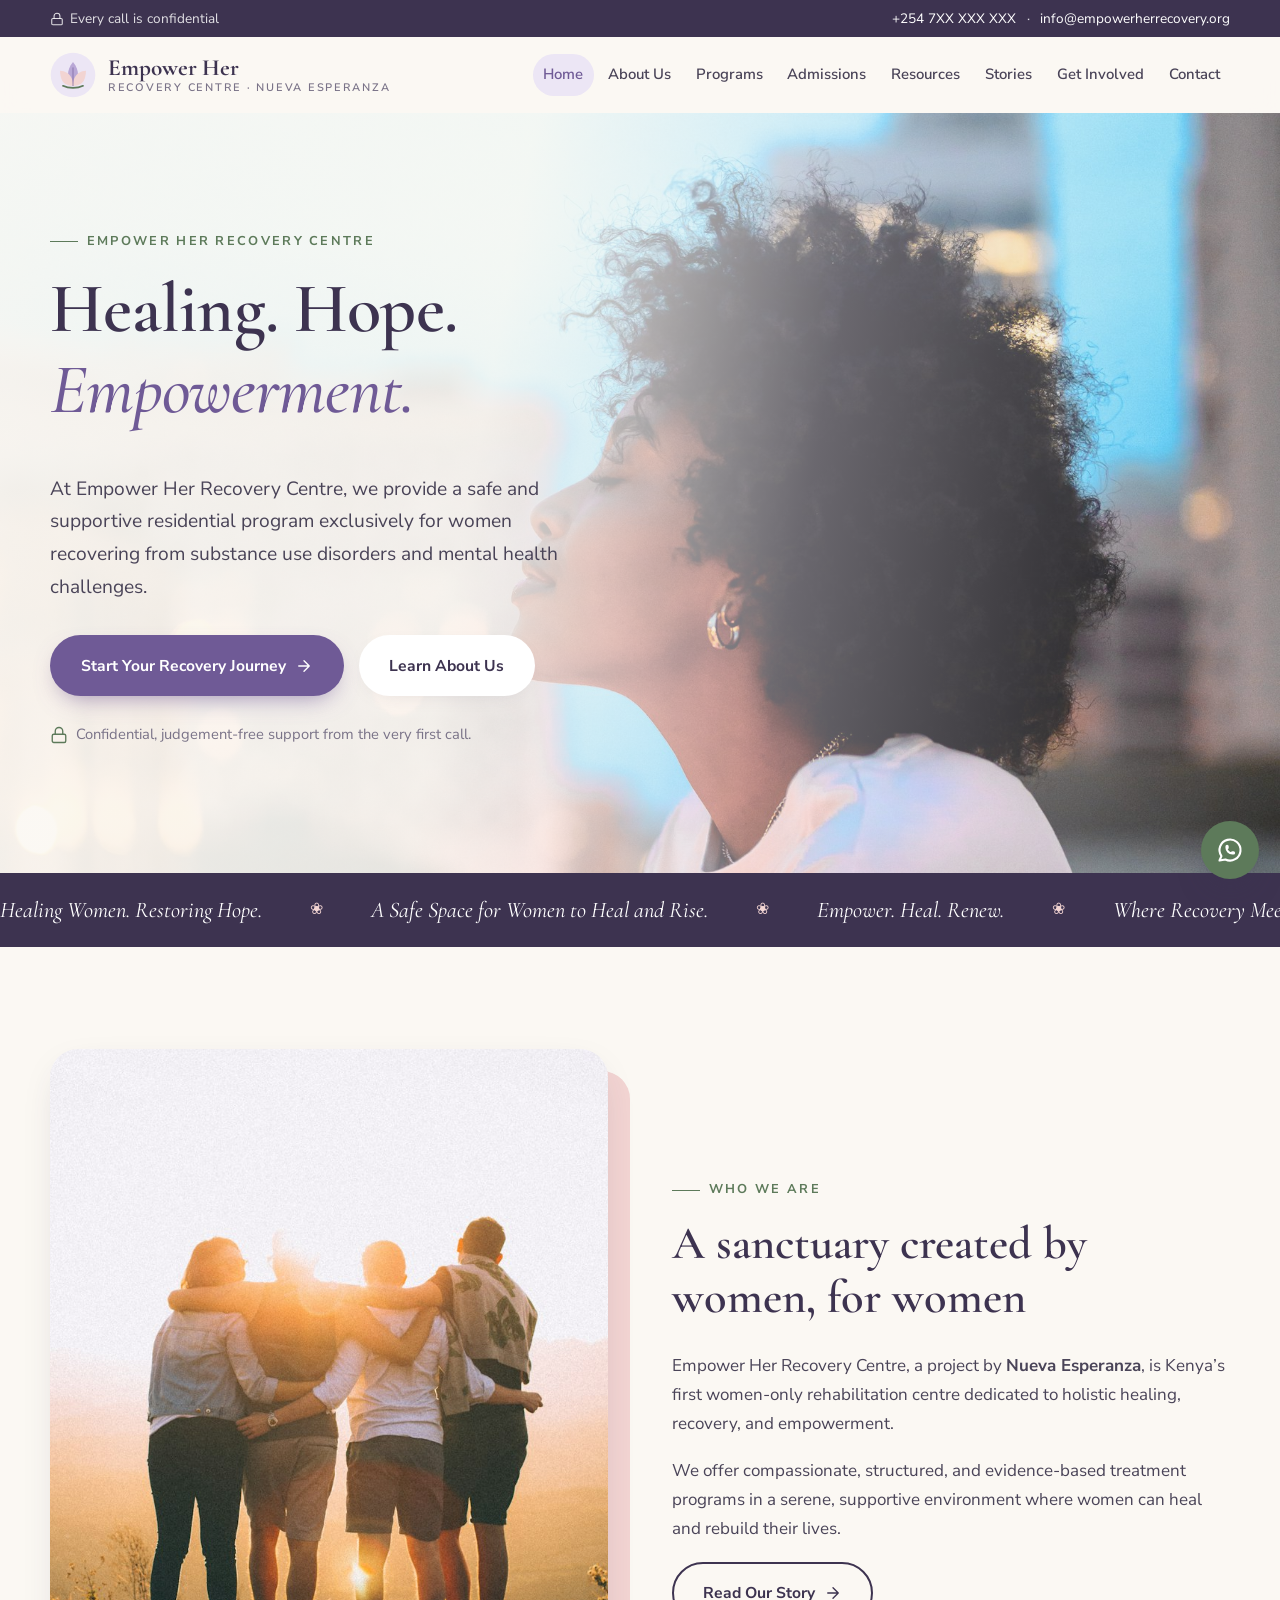
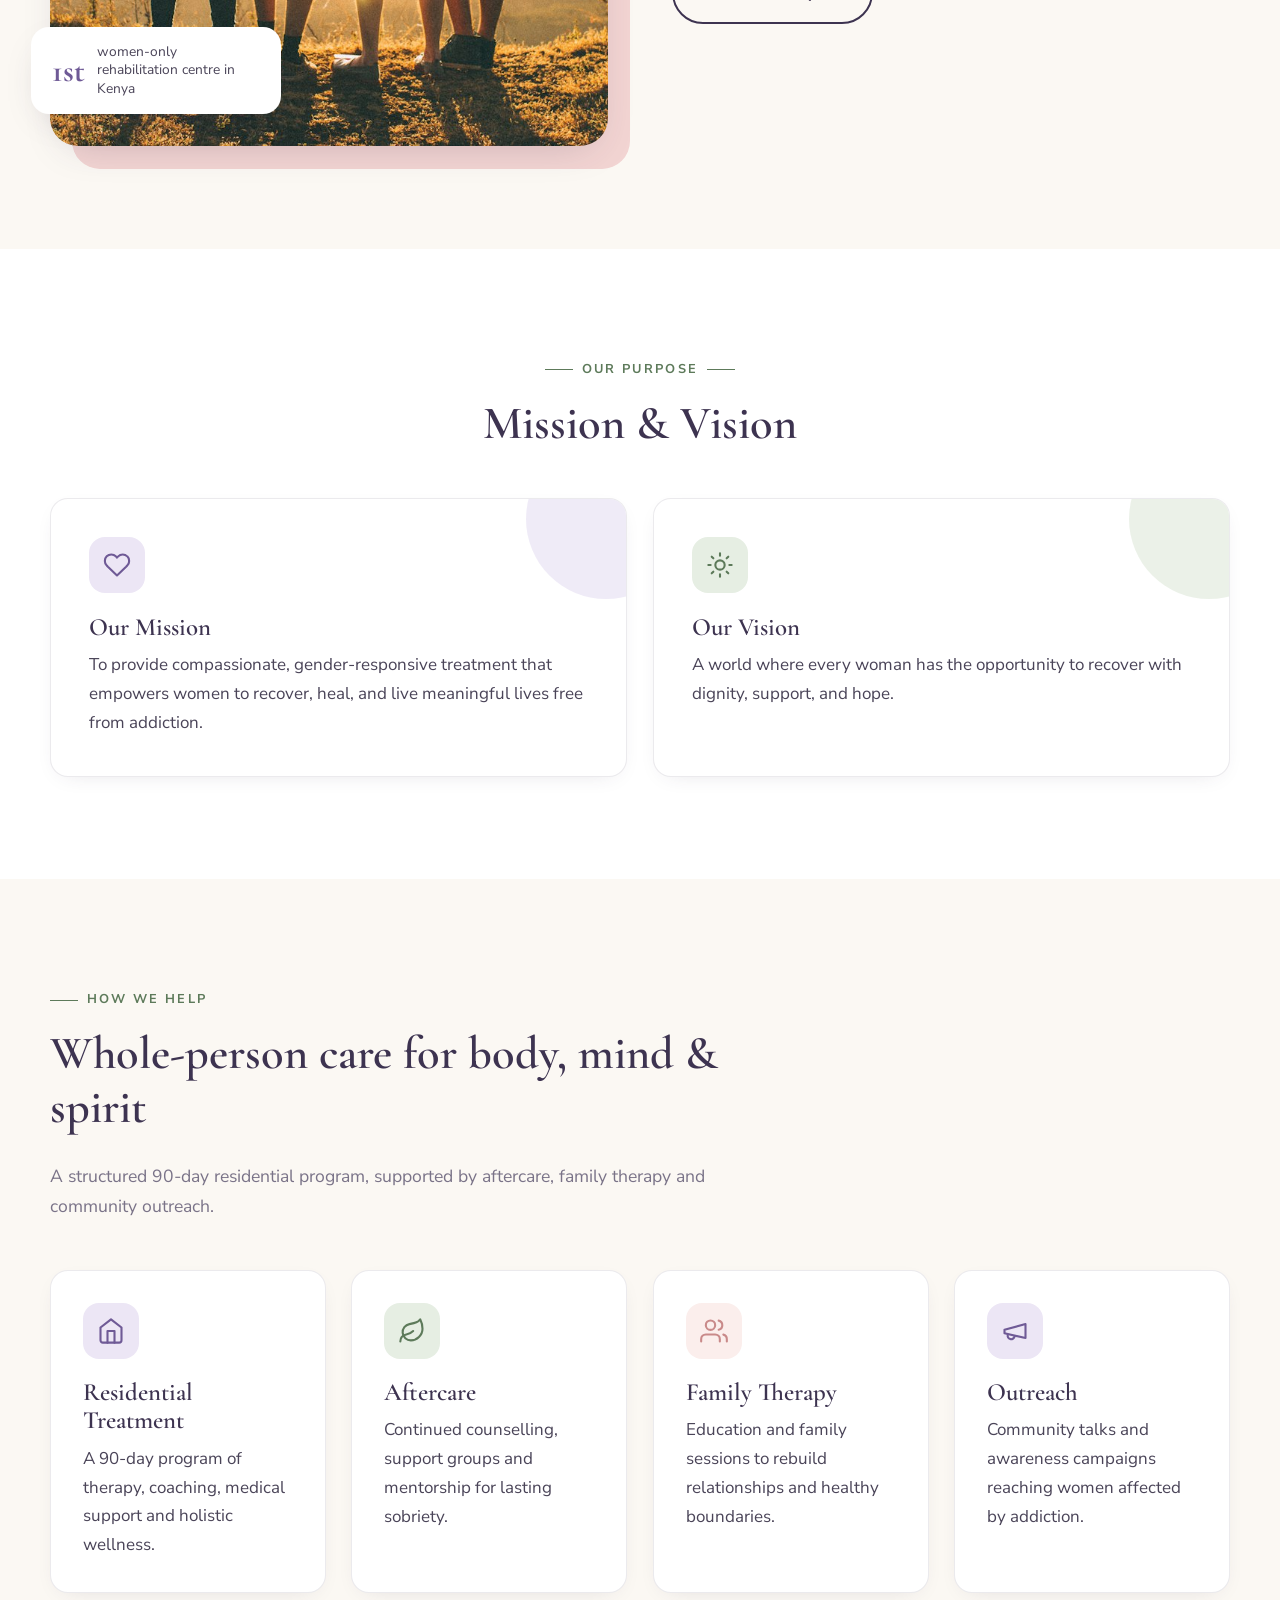
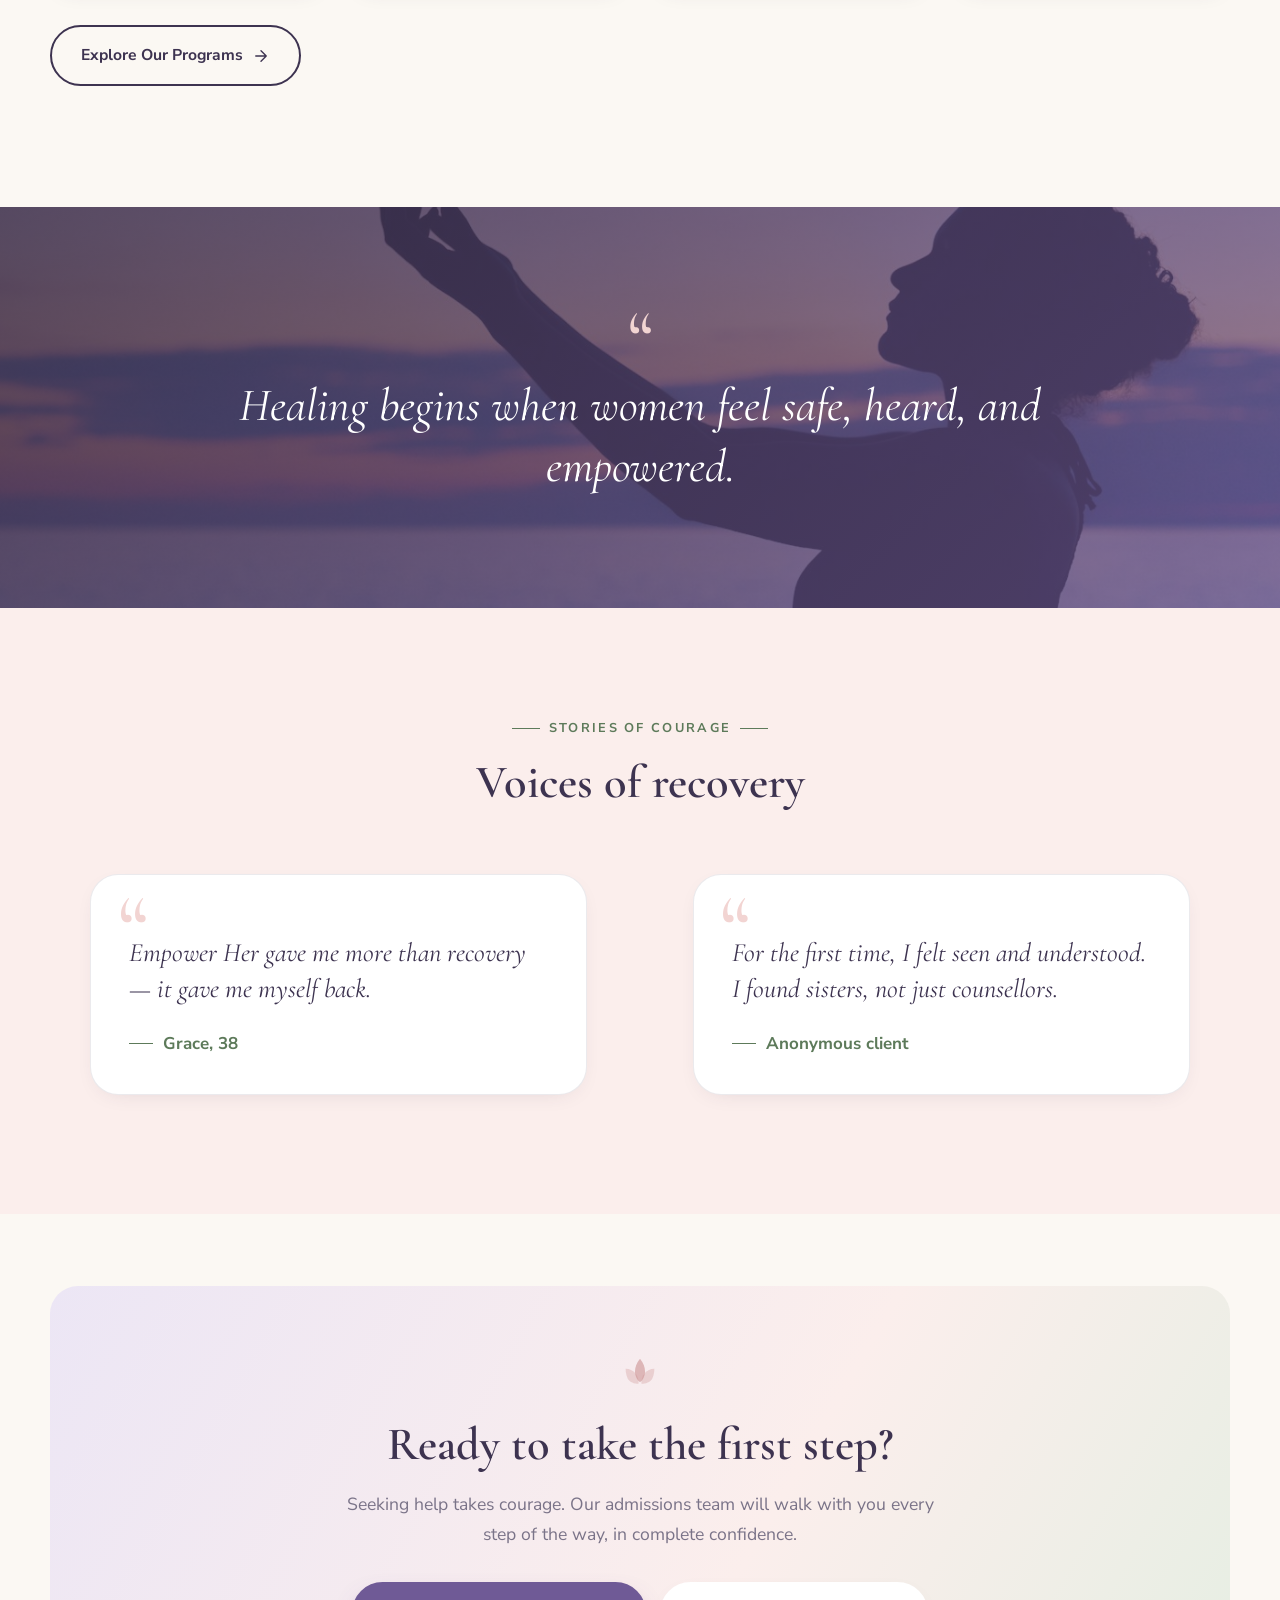
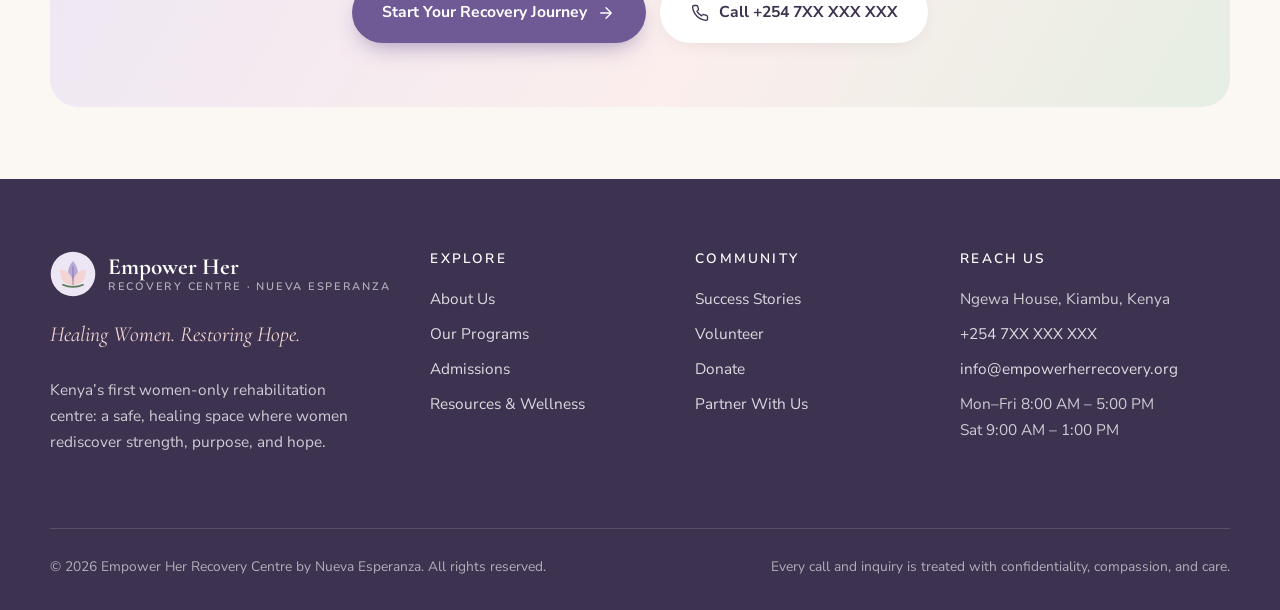
==== index.html @ 9b454dad "Empower Her Recovery Centre website Static 8-page site for the Nueva Esperanza women-only recovery c" ====
<!doctype html>
<html lang="en" class="no-js">
<head>
<meta charset="utf-8">
<meta name="viewport" content="width=device-width, initial-scale=1">
<title>Empower Her Recovery Centre | Healing Women. Restoring Hope.</title>
<meta name="description" content="Empower Her Recovery Centre by Nueva Esperanza is Kenya's first women-only rehabilitation centre, offering a safe 90-day residential program for women recovering from addiction and mental health challenges.">
<meta name="theme-color" content="#3d3350">
<meta property="og:title" content="Empower Her Recovery Centre | Healing Women. Restoring Hope.">
<meta property="og:description" content="Empower Her Recovery Centre by Nueva Esperanza is Kenya's first women-only rehabilitation centre, offering a safe 90-day residential program for women recovering from addiction and mental health challenges.">
<meta property="og:type" content="website">
<meta property="og:url" content="https://www.empowerherrecovery.org/">
<meta property="og:image" content="https://www.empowerherrecovery.org/assets/img/hero.jpg">
<link rel="icon" href="assets/img/favicon.svg" type="image/svg+xml">
<link rel="preconnect" href="https://fonts.googleapis.com">
<link rel="preconnect" href="https://fonts.gstatic.com" crossorigin>
<link href="https://fonts.googleapis.com/css2?family=Cormorant+Garamond:ital,wght@0,500;0,600;0,700;1,500;1,600&family=Nunito+Sans:wght@400;600;700&display=swap" rel="stylesheet">
<link rel="stylesheet" href="assets/css/styles.css">
</head>
<body>
<a class="skip-link" href="#main">Skip to content</a>
<header class="site-header">
  <div class="topbar">
    <div class="container">
      <span><svg viewBox="0 0 24 24" fill="none" stroke="currentColor" stroke-width="1.8" stroke-linecap="round" stroke-linejoin="round" aria-hidden="true"><rect x="3" y="11" width="18" height="11" rx="2"/><path d="M7 11V7a5 5 0 0 1 10 0v4"/></svg> Every call is confidential</span>
      <span><a href="tel:+2547XXXXXXXX">+254 7XX XXX XXX</a><span class="hide-sm">&nbsp;·&nbsp;<a href="mailto:info@empowerherrecovery.org">info@empowerherrecovery.org</a></span></span>
    </div>
  </div>
  <div class="container nav">
    <a class="brand" href="index.html" aria-label="Empower Her Recovery Centre home">
      <svg class="brand-mark" viewBox="0 0 64 64" aria-hidden="true">
  <circle cx="32" cy="32" r="31" fill="#ece6f5"/>
  <path d="M32 14c5 6 7 12 7 18s-3 12-7 15c-4-3-7-9-7-15s2-12 7-18z" fill="#b9a7d6"/>
  <path d="M14 26c7 0 13 4 16 10 2 4 2 8 2 11-6 0-12-2-15-7-2-4-3-9-3-14z" fill="#f2d4d2"/>
  <path d="M50 26c-7 0-13 4-16 10-2 4-2 8-2 11 6 0 12-2 15-7 2-4 3-9 3-14z" fill="#f2d4d2"/>
  <path d="M18 47c4 2 9 3 14 3s10-1 14-3" stroke="#5d7a5a" stroke-width="2.4" fill="none" stroke-linecap="round"/>
  <path d="M32 22v25" stroke="#6f5a96" stroke-width="1.6" stroke-linecap="round" opacity=".55"/>
</svg>
      <span class="brand-text"><span class="brand-name">Empower Her</span><span class="brand-sub">Recovery Centre · Nueva Esperanza</span></span>
    </a>
    <button class="nav-toggle" aria-label="Open menu" aria-expanded="false" aria-controls="site-menu"><svg viewBox="0 0 24 24" fill="none" stroke="currentColor" stroke-width="1.8" stroke-linecap="round" stroke-linejoin="round" aria-hidden="true"><path d="M3 6h18M3 12h18M3 18h18"/></svg></button>
    <div class="nav-backdrop"></div>
    <nav class="nav-menu" id="site-menu" aria-label="Main">
      <button class="nav-toggle nav-close" aria-label="Close menu"><svg viewBox="0 0 24 24" fill="none" stroke="currentColor" stroke-width="1.8" stroke-linecap="round" stroke-linejoin="round" aria-hidden="true"><path d="M18 6 6 18M6 6l12 12"/></svg></button>
      <ul class="nav-links">
          <li><a href="index.html" aria-current="page">Home</a></li>
          <li><a href="about.html">About Us</a></li>
          <li><a href="programs.html">Programs</a></li>
          <li><a href="admissions.html">Admissions</a></li>
          <li><a href="resources.html">Resources</a></li>
          <li><a href="stories.html">Stories</a></li>
          <li><a href="get-involved.html">Get Involved</a></li>
          <li><a href="contact.html">Contact</a></li>
      </ul>
      <a class="btn btn-primary nav-cta" href="admissions.html">Start Your Journey</a>
    </nav>
  </div>
</header>
<main id="main">
<section class="hero">
  <div class="hero-bg"><img src="assets/img/hero.jpg" alt="" fetchpriority="high"></div>
  <div class="container">
    <div class="hero-content">
      <span class="eyebrow">Empower Her Recovery Centre</span>
      <h1>Healing. Hope. <span>Empowerment.</span></h1>
      <p class="lead">At Empower Her Recovery Centre, we provide a safe and supportive residential program exclusively for women recovering from substance use disorders and mental health challenges.</p>
      <div class="btn-row">
        <a class="btn btn-primary" href="admissions.html">Start Your Recovery Journey <svg viewBox="0 0 24 24" fill="none" stroke="currentColor" stroke-width="1.8" stroke-linecap="round" stroke-linejoin="round" aria-hidden="true"><path d="M5 12h14M12 5l7 7-7 7"/></svg></a>
        <a class="btn btn-soft" href="about.html">Learn About Us</a>
      </div>
      <p class="hero-note"><svg viewBox="0 0 24 24" fill="none" stroke="currentColor" stroke-width="1.8" stroke-linecap="round" stroke-linejoin="round" aria-hidden="true"><rect x="3" y="11" width="18" height="11" rx="2"/><path d="M7 11V7a5 5 0 0 1 10 0v4"/></svg> Confidential, judgement-free support from the very first call.</p>
    </div>
  </div>
</section>
<div class="tagline-strip" aria-hidden="true"><div class="tagline-track"><span>Healing Women. Restoring Hope.</span><span>A Safe Space for Women to Heal and Rise.</span><span>Empower. Heal. Renew.</span><span>Where Recovery Meets Grace.</span><span>Because Every Woman Deserves a Second Chance.</span><span>Healing Women. Restoring Hope.</span><span>A Safe Space for Women to Heal and Rise.</span><span>Empower. Heal. Renew.</span><span>Where Recovery Meets Grace.</span><span>Because Every Woman Deserves a Second Chance.</span></div></div>

<section class="section">
  <div class="container split">
    <div class="frame reveal">
      <img src="assets/img/sisterhood.jpg" alt="A group of women embracing at sunrise" loading="lazy">
      <div class="frame-badge"><strong>1st</strong><span>women-only rehabilitation centre in Kenya</span></div>
    </div>
    <div class="reveal">
      <span class="eyebrow">Who we are</span>
      <h2>A sanctuary created by women, for women</h2>
      <p>Empower Her Recovery Centre, a project by <strong>Nueva Esperanza</strong>, is Kenya&rsquo;s first women-only rehabilitation centre dedicated to holistic healing, recovery, and empowerment.</p>
      <p>We offer compassionate, structured, and evidence-based treatment programs in a serene, supportive environment where women can heal and rebuild their lives.</p>
      <a class="btn btn-outline" href="about.html">Read Our Story <svg viewBox="0 0 24 24" fill="none" stroke="currentColor" stroke-width="1.8" stroke-linecap="round" stroke-linejoin="round" aria-hidden="true"><path d="M5 12h14M12 5l7 7-7 7"/></svg></a>
    </div>
  </div>
</section>

<section class="section bg-white">
  <div class="container">
    <div class="section-head center reveal">
      <span class="eyebrow">Our purpose</span>
      <h2>Mission &amp; Vision</h2>
    </div>
    <div class="grid grid-2">
      <article class="card mv-card reveal">
        <div class="card-icon"><svg viewBox="0 0 24 24" fill="none" stroke="currentColor" stroke-width="1.8" stroke-linecap="round" stroke-linejoin="round" aria-hidden="true"><path d="M20.8 4.6a5.5 5.5 0 0 0-7.8 0L12 5.7l-1-1.1a5.5 5.5 0 0 0-7.8 7.8l1 1.1L12 21l7.8-7.5 1-1.1a5.5 5.5 0 0 0 0-7.8z"/></svg></div>
        <h3>Our Mission</h3>
        <p>To provide compassionate, gender-responsive treatment that empowers women to recover, heal, and live meaningful lives free from addiction.</p>
      </article>
      <article class="card mv-card sage reveal">
        <div class="card-icon sage"><svg viewBox="0 0 24 24" fill="none" stroke="currentColor" stroke-width="1.8" stroke-linecap="round" stroke-linejoin="round" aria-hidden="true"><circle cx="12" cy="12" r="4"/><path d="M12 2v2M12 20v2M4.9 4.9l1.4 1.4M17.7 17.7l1.4 1.4M2 12h2M20 12h2M6.3 17.7l-1.4 1.4M19.1 4.9l-1.4 1.4"/></svg></div>
        <h3>Our Vision</h3>
        <p>A world where every woman has the opportunity to recover with dignity, support, and hope.</p>
      </article>
    </div>
  </div>
</section>

<section class="section">
  <div class="container">
    <div class="section-head reveal">
      <span class="eyebrow">How we help</span>
      <h2>Whole-person care for body, mind &amp; spirit</h2>
      <p>A structured 90-day residential program, supported by aftercare, family therapy and community outreach.</p>
    </div>
    <div class="grid grid-4">
      <article class="card reveal"><div class="card-icon"><svg viewBox="0 0 24 24" fill="none" stroke="currentColor" stroke-width="1.8" stroke-linecap="round" stroke-linejoin="round" aria-hidden="true"><path d="m3 9 9-7 9 7v11a2 2 0 0 1-2 2H5a2 2 0 0 1-2-2z"/><path d="M9 22V12h6v10"/></svg></div><h3>Residential Treatment</h3><p>A 90-day program of therapy, coaching, medical support and holistic wellness.</p></article>
      <article class="card reveal"><div class="card-icon sage"><svg viewBox="0 0 24 24" fill="none" stroke="currentColor" stroke-width="1.8" stroke-linecap="round" stroke-linejoin="round" aria-hidden="true"><path d="M11 20A7 7 0 0 1 9.8 6.1C15.5 5 17 4.5 19 2c1 2 2 4.2 2 8 0 5.5-4.8 10-10 10z"/><path d="M2 21c0-3 1.9-5.4 5.1-6C9.5 14.5 12 13 13 12"/></svg></div><h3>Aftercare</h3><p>Continued counselling, support groups and mentorship for lasting sobriety.</p></article>
      <article class="card reveal"><div class="card-icon blush"><svg viewBox="0 0 24 24" fill="none" stroke="currentColor" stroke-width="1.8" stroke-linecap="round" stroke-linejoin="round" aria-hidden="true"><path d="M17 21v-2a4 4 0 0 0-4-4H5a4 4 0 0 0-4 4v2"/><circle cx="9" cy="7" r="4"/><path d="M23 21v-2a4 4 0 0 0-3-3.9M16 3.1a4 4 0 0 1 0 7.8"/></svg></div><h3>Family Therapy</h3><p>Education and family sessions to rebuild relationships and healthy boundaries.</p></article>
      <article class="card reveal"><div class="card-icon"><svg viewBox="0 0 24 24" fill="none" stroke="currentColor" stroke-width="1.8" stroke-linecap="round" stroke-linejoin="round" aria-hidden="true"><path d="m3 11 18-5v12L3 14v-3z"/><path d="M11.6 16.8a3 3 0 1 1-5.8-1.6"/></svg></div><h3>Outreach</h3><p>Community talks and awareness campaigns reaching women affected by addiction.</p></article>
    </div>
    <p class="mt-2"><a class="btn btn-outline" href="programs.html">Explore Our Programs <svg viewBox="0 0 24 24" fill="none" stroke="currentColor" stroke-width="1.8" stroke-linecap="round" stroke-linejoin="round" aria-hidden="true"><path d="M5 12h14M12 5l7 7-7 7"/></svg></a></p>
  </div>
</section>

<section class="quote-band">
  <div class="bg"><img src="assets/img/woman-sea.jpg" alt="" loading="lazy"></div>
  <div class="container">
    <span class="quote-mark" aria-hidden="true">&ldquo;</span>
    <blockquote>Healing begins when women feel safe, heard, and empowered.</blockquote>
  </div>
</section>

<section class="section bg-blush">
  <div class="container">
    <div class="section-head center reveal">
      <span class="eyebrow">Stories of courage</span>
      <h2>Voices of recovery</h2>
    </div>
    <div class="grid grid-2">
      <figure class="testimonial reveal">
        <blockquote>Empower Her gave me more than recovery &mdash; it gave me myself back.</blockquote>
        <cite>Grace, 38</cite>
      </figure>
      <figure class="testimonial reveal">
        <blockquote>For the first time, I felt seen and understood. I found sisters, not just counsellors.</blockquote>
        <cite>Anonymous client</cite>
      </figure>
    </div>
  </div>
</section>

<section class="section-tight">
  <div class="container">
    <div class="cta-band reveal">
      <div class="divider-leaf" aria-hidden="true"><svg viewBox="0 0 64 64"><path d="M32 12c5 6 7 12 7 18s-3 12-7 15c-4-3-7-9-7-15s2-12 7-18z" fill="currentColor" opacity=".55"/><path d="M12 26c7 0 13 4 16 10 2 4 2 8 2 11-6 0-12-2-15-7-2-4-3-9-3-14zM52 26c-7 0-13 4-16 10-2 4-2 8-2 11 6 0 12-2 15-7 2-4 3-9 3-14z" fill="currentColor" opacity=".3"/></svg></div>
      <h2>Ready to take the first step?</h2>
      <p>Seeking help takes courage. Our admissions team will walk with you every step of the way, in complete confidence.</p>
      <div class="btn-row">
        <a class="btn btn-primary" href="admissions.html">Start Your Recovery Journey <svg viewBox="0 0 24 24" fill="none" stroke="currentColor" stroke-width="1.8" stroke-linecap="round" stroke-linejoin="round" aria-hidden="true"><path d="M5 12h14M12 5l7 7-7 7"/></svg></a>
        <a class="btn btn-soft" href="tel:+2547XXXXXXXX"><svg viewBox="0 0 24 24" fill="none" stroke="currentColor" stroke-width="1.8" stroke-linecap="round" stroke-linejoin="round" aria-hidden="true"><path d="M22 16.9v3a2 2 0 0 1-2.2 2 19.8 19.8 0 0 1-8.6-3.1 19.5 19.5 0 0 1-6-6A19.8 19.8 0 0 1 2.1 4.2 2 2 0 0 1 4.1 2h3a2 2 0 0 1 2 1.7c.1.9.4 1.8.7 2.7a2 2 0 0 1-.5 2.1L8 9.8a16 16 0 0 0 6 6l1.3-1.3a2 2 0 0 1 2.1-.4c.9.3 1.8.6 2.7.7a2 2 0 0 1 1.7 2z"/></svg> Call +254 7XX XXX XXX</a>
      </div>
    </div>
  </div>
</section>

</main>
<footer class="site-footer">
  <div class="container">
    <div class="footer-grid">
      <div class="footer-brand">
        <a class="brand" href="index.html"><svg class="brand-mark" viewBox="0 0 64 64" aria-hidden="true">
  <circle cx="32" cy="32" r="31" fill="#ece6f5"/>
  <path d="M32 14c5 6 7 12 7 18s-3 12-7 15c-4-3-7-9-7-15s2-12 7-18z" fill="#b9a7d6"/>
  <path d="M14 26c7 0 13 4 16 10 2 4 2 8 2 11-6 0-12-2-15-7-2-4-3-9-3-14z" fill="#f2d4d2"/>
  <path d="M50 26c-7 0-13 4-16 10-2 4-2 8-2 11 6 0 12-2 15-7 2-4 3-9 3-14z" fill="#f2d4d2"/>
  <path d="M18 47c4 2 9 3 14 3s10-1 14-3" stroke="#5d7a5a" stroke-width="2.4" fill="none" stroke-linecap="round"/>
  <path d="M32 22v25" stroke="#6f5a96" stroke-width="1.6" stroke-linecap="round" opacity=".55"/>
</svg><span class="brand-text"><span class="brand-name">Empower Her</span><span class="brand-sub">Recovery Centre · Nueva Esperanza</span></span></a>
        <p class="footer-tagline">Healing Women. Restoring Hope.</p>
        <p>Kenya&rsquo;s first women-only rehabilitation centre: a safe, healing space where women rediscover strength, purpose, and hope.</p>
      </div>
      <div>
        <h4>Explore</h4>
        <ul class="footer-links">
          <li><a href="about.html">About Us</a></li>
          <li><a href="programs.html">Our Programs</a></li>
          <li><a href="admissions.html">Admissions</a></li>
          <li><a href="resources.html">Resources &amp; Wellness</a></li>
        </ul>
      </div>
      <div>
        <h4>Community</h4>
        <ul class="footer-links">
          <li><a href="stories.html">Success Stories</a></li>
          <li><a href="get-involved.html">Volunteer</a></li>
          <li><a href="get-involved.html#donate">Donate</a></li>
          <li><a href="get-involved.html#partner">Partner With Us</a></li>
        </ul>
      </div>
      <div>
        <h4>Reach Us</h4>
        <ul class="footer-links">
          <li>Ngewa House, Kiambu, Kenya</li>
          <li><a href="tel:+2547XXXXXXXX">+254 7XX XXX XXX</a></li>
          <li><a href="mailto:info@empowerherrecovery.org">info@empowerherrecovery.org</a></li>
          <li>Mon&ndash;Fri 8:00 AM &ndash; 5:00 PM<br>Sat 9:00 AM &ndash; 1:00 PM</li>
        </ul>
      </div>
    </div>
    <div class="footer-bottom">
      <span>&copy; <span id="year">2026</span> Empower Her Recovery Centre by Nueva Esperanza. All rights reserved.</span>
      <span>Every call and inquiry is treated with confidentiality, compassion, and care.</span>
    </div>
  </div>
</footer>
<a class="wa-float" href="https://wa.me/2547XXXXXXXX" target="_blank" rel="noopener" aria-label="Chat with us on WhatsApp"><svg viewBox="0 0 24 24" fill="none" stroke="currentColor" stroke-width="1.8" stroke-linecap="round" stroke-linejoin="round" aria-hidden="true"><path d="M3 21l1.65-3.8a9 9 0 1 1 3.4 2.9L3 21"/><path d="M9 10a.5.5 0 0 0 1 0V9a.5.5 0 0 0-1 0v1a5 5 0 0 0 5 5h1a.5.5 0 0 0 0-1h-1a.5.5 0 0 0 0 1"/></svg></a>
<script src="assets/js/main.js"></script>
</body>
</html>
---- assets/css/styles.css ----
/* ==========================================================
   Empower Her Recovery Centre by Nueva Esperanza
   Soft pastel palette: lavender, blush, ivory, sage
   ========================================================== */

:root {
  --ivory: #fbf8f3;
  --ivory-deep: #f4efe6;
  --lavender: #b9a7d6;
  --lavender-soft: #ece6f5;
  --lavender-deep: #6f5a96;
  --blush: #f2d4d2;
  --blush-soft: #fbeeec;
  --blush-deep: #c98a8a;
  --sage: #a9bea4;
  --sage-soft: #e6eee3;
  --sage-deep: #5d7a5a;
  --plum: #3d3350;
  --text: #4a4458;
  --muted: #7a7388;
  --white: #ffffff;
  --line: rgba(61, 51, 80, 0.1);

  --font-display: "Cormorant Garamond", Georgia, "Times New Roman", serif;
  --font-body: "Nunito Sans", "Segoe UI", system-ui, -apple-system, sans-serif;

  --radius: 18px;
  --radius-lg: 28px;
  --shadow: 0 12px 40px -18px rgba(61, 51, 80, 0.28);
  --shadow-soft: 0 6px 24px -14px rgba(61, 51, 80, 0.22);
  --max: 1180px;
  --ease: cubic-bezier(0.22, 0.61, 0.36, 1);
}

*,
*::before,
*::after { box-sizing: border-box; }

html { scroll-behavior: smooth; overflow-x: hidden; }

body {
  margin: 0;
  font-family: var(--font-body);
  font-size: 1.0625rem;
  line-height: 1.7;
  color: var(--text);
  background: var(--ivory);
  -webkit-font-smoothing: antialiased;
}

img { max-width: 100%; display: block; }

a { color: var(--lavender-deep); text-decoration-thickness: 1px; text-underline-offset: 3px; }
a:hover { color: var(--plum); }

h1, h2, h3, h4 {
  font-family: var(--font-display);
  color: var(--plum);
  font-weight: 600;
  line-height: 1.15;
  margin: 0 0 0.6em;
}
h1 { font-size: clamp(2.6rem, 6vw, 4.4rem); letter-spacing: -0.01em; }
h2 { font-size: clamp(2rem, 4vw, 2.9rem); }
h3 { font-size: 1.6rem; }
h4 { font-size: 1.25rem; }
p { margin: 0 0 1.1em; }

.container { width: min(100% - 2.5rem, var(--max)); margin-inline: auto; }
.narrow { max-width: 760px; }
.center { text-align: center; margin-inline: auto; }

.skip-link {
  position: absolute; left: -999px; top: 0;
  background: var(--plum); color: var(--white); padding: 0.6rem 1rem; z-index: 100;
}
.skip-link:focus { left: 1rem; top: 1rem; }

:focus-visible { outline: 3px solid var(--lavender); outline-offset: 3px; border-radius: 6px; }

/* ---------- Eyebrow / small labels ---------- */
.eyebrow {
  display: inline-flex; align-items: center; gap: 0.55rem;
  font-size: 0.8rem; font-weight: 700; letter-spacing: 0.18em; text-transform: uppercase;
  color: var(--sage-deep); margin-bottom: 1rem;
}
.eyebrow::before { content: ""; width: 28px; height: 1px; background: currentColor; }
.center .eyebrow::after, .eyebrow.both::after { content: ""; width: 28px; height: 1px; background: currentColor; }

.lead { font-size: 1.2rem; color: var(--muted); }

/* ---------- Buttons ---------- */
.btn {
  display: inline-flex; align-items: center; gap: 0.6rem;
  padding: 0.95rem 1.8rem; border-radius: 999px;
  font-family: var(--font-body); font-weight: 700; font-size: 0.98rem;
  text-decoration: none; border: 2px solid transparent; cursor: pointer;
  transition: transform 0.25s var(--ease), box-shadow 0.25s var(--ease), background 0.25s var(--ease), color 0.25s;
}
.btn:hover { transform: translateY(-2px); }
.btn-primary { background: var(--lavender-deep); color: var(--white); box-shadow: 0 10px 24px -10px rgba(111, 90, 150, 0.7); }
.btn-primary:hover { background: var(--plum); color: var(--white); }
.btn-soft { background: var(--white); color: var(--plum); box-shadow: var(--shadow-soft); }
.btn-soft:hover { color: var(--lavender-deep); }
.btn-outline { border-color: currentColor; color: var(--plum); background: transparent; }
.btn-outline:hover { background: var(--plum); color: var(--white); border-color: var(--plum); }
.btn-sage { background: var(--sage-deep); color: var(--white); }
.btn-sage:hover { background: #4a6447; color: var(--white); }
.btn svg { width: 18px; height: 18px; }
.btn-row { display: flex; flex-wrap: wrap; gap: 0.9rem; }

/* ---------- Header ---------- */
.site-header {
  position: sticky; top: 0; z-index: 50;
  background: rgba(251, 248, 243, 0.88);
  backdrop-filter: blur(14px); -webkit-backdrop-filter: blur(14px);
  border-bottom: 1px solid transparent;
  transition: border-color 0.3s, box-shadow 0.3s;
}
.site-header.scrolled { border-color: var(--line); box-shadow: 0 6px 24px -20px rgba(61, 51, 80, 0.4); }
.topbar {
  background: var(--plum); color: rgba(255, 255, 255, 0.85); font-size: 0.85rem;
}
.topbar .container { display: flex; justify-content: space-between; gap: 1rem; padding-block: 0.45rem; flex-wrap: wrap; }
.topbar a { color: var(--white); text-decoration: none; }
.topbar span { display: inline-flex; gap: 0.4rem; align-items: center; }
.topbar svg { width: 14px; height: 14px; }
a svg, p svg, h4 svg, span svg { width: 1em; height: 1em; vertical-align: -0.12em; flex-shrink: 0; }

.nav { display: flex; align-items: center; justify-content: space-between; gap: 1.5rem; padding-block: 0.9rem; }
.brand { display: flex; align-items: center; gap: 0.75rem; text-decoration: none; color: var(--plum); }
.brand-mark { width: 46px; height: 46px; flex-shrink: 0; }
.brand-text { display: flex; flex-direction: column; line-height: 1.1; }
.brand-name { font-family: var(--font-display); font-size: 1.45rem; font-weight: 700; color: var(--plum); }
.brand-sub { white-space: nowrap; font-size: 0.68rem; letter-spacing: 0.16em; text-transform: uppercase; color: var(--muted); font-weight: 600; }

.nav-links { display: flex; align-items: center; gap: 0.25rem; list-style: none; margin: 0; padding: 0; }
.nav-links a {
  display: block; padding: 0.5rem 0.65rem; border-radius: 999px; white-space: nowrap;
  text-decoration: none; color: var(--text); font-weight: 600; font-size: 0.93rem;
  transition: background 0.2s, color 0.2s;
}
.nav-links a:hover { background: var(--lavender-soft); color: var(--plum); }
.nav-links a[aria-current="page"] { color: var(--lavender-deep); background: var(--lavender-soft); }
.nav-cta { margin-left: 0.5rem; }
.nav-cta.btn { padding: 0.7rem 1.3rem; }

.nav-toggle {
  flex-shrink: 0;
  display: none; background: none; border: 0; padding: 0.5rem; cursor: pointer; color: var(--plum);
}
.nav-toggle svg { width: 28px; height: 28px; }

@media (max-width: 1200px) {
  .nav-toggle { display: inline-flex; }
  .nav-menu {
    position: fixed; inset: 0 0 0 auto; width: min(340px, 86vw);
    background: var(--ivory); box-shadow: -20px 0 60px -30px rgba(61, 51, 80, 0.5);
    padding: 5.5rem 1.6rem 2rem; transform: translateX(100%);
    transition: transform 0.35s var(--ease), visibility 0s linear 0.35s; overflow-y: auto; z-index: 60;
    visibility: hidden;
  }
  .nav-menu.open { transform: translateX(0); visibility: visible; transition: transform 0.35s var(--ease); }
  .nav-links { flex-direction: column; align-items: stretch; gap: 0.2rem; }
  .nav-links a { padding: 0.8rem 1rem; font-size: 1.05rem; }
  .nav-cta { margin: 1rem 0 0; justify-content: center; }
  .nav-close { position: absolute; top: 1.2rem; right: 1.2rem; }
  .nav-backdrop {
    position: fixed; inset: 0; background: rgba(61, 51, 80, 0.35); opacity: 0; pointer-events: none;
    transition: opacity 0.3s; z-index: 55;
  }
  .nav-backdrop.open { opacity: 1; pointer-events: auto; }
}
@media (min-width: 1201px) {
  .nav-menu { display: flex; align-items: center; }
  .nav-cta { white-space: nowrap; }
  .nav-close, .nav-backdrop { display: none; }
}
@media (max-width: 640px) {
  .topbar .hide-sm { display: none; }
  .topbar { font-size: 0.78rem; }
  .topbar .container { flex-wrap: nowrap; white-space: nowrap; }
  .brand-name { font-size: 1.25rem; }
  .brand-mark { width: 40px; height: 40px; }
  .brand-sub { white-space: normal; font-size: 0.6rem; letter-spacing: 0.12em; }
  .nav { gap: 0.75rem; }
}

/* ---------- Hero ---------- */
.hero {
  position: relative; overflow: hidden;
  min-height: min(88vh, 760px); display: grid; align-items: center;
  padding-block: 5rem;
}
.hero-bg { position: absolute; inset: 0; }
.hero-bg img { width: 100%; height: 100%; object-fit: cover; object-position: 70% 30%; }
.hero-bg::after {
  content: ""; position: absolute; inset: 0;
  background:
    linear-gradient(100deg, rgba(251, 248, 243, 0.97) 0%, rgba(251, 248, 243, 0.9) 38%, rgba(236, 230, 245, 0.45) 62%, rgba(61, 51, 80, 0.05) 100%);
}
.hero-content { position: relative; max-width: 640px; }
.hero h1 span { display: block; font-style: italic; color: var(--lavender-deep); font-weight: 500; }
.hero .lead { color: var(--text); max-width: 540px; margin-bottom: 2rem; }
.hero-note { margin-top: 1.6rem; font-size: 0.92rem; color: var(--muted); display: flex; align-items: center; gap: 0.5rem; }
.hero-note svg { width: 18px; height: 18px; color: var(--sage-deep); flex-shrink: 0; }

@media (max-width: 760px) {
  .hero { min-height: auto; padding-block: 4rem 4.5rem; }
  .hero-bg::after { background: linear-gradient(180deg, rgba(251, 248, 243, 0.94) 0%, rgba(251, 248, 243, 0.86) 100%); }
}

/* ---------- Page hero (inner pages) ---------- */
.page-hero {
  position: relative; padding-block: 5.5rem 4.5rem; overflow: hidden;
  background: linear-gradient(135deg, var(--lavender-soft) 0%, var(--blush-soft) 55%, var(--sage-soft) 100%);
}
.page-hero::before, .page-hero::after {
  content: ""; position: absolute; border-radius: 50%; filter: blur(10px); opacity: 0.55; pointer-events: none;
}
.page-hero::before { width: 380px; height: 380px; background: var(--blush); top: -160px; right: -80px; }
.page-hero::after { width: 300px; height: 300px; background: var(--sage-soft); bottom: -170px; left: -60px; }
.page-hero .container { position: relative; z-index: 1; }
.page-hero h1 { font-size: clamp(2.4rem, 5vw, 3.8rem); margin-bottom: 0.35em; }
.page-hero p { max-width: 640px; font-size: 1.15rem; color: var(--muted); margin: 0; }
.breadcrumb { font-size: 0.85rem; color: var(--muted); margin-bottom: 1rem; }
.breadcrumb a { color: var(--muted); text-decoration: none; }
.breadcrumb a:hover { color: var(--plum); }

/* ---------- Sections ---------- */
.section { padding-block: clamp(4rem, 8vw, 6.5rem); }
.section-tight { padding-block: clamp(3rem, 6vw, 4.5rem); }
.bg-white { background: var(--white); }
.bg-lavender { background: var(--lavender-soft); }
.bg-blush { background: var(--blush-soft); }
.bg-sage { background: var(--sage-soft); }
.bg-ivory-deep { background: var(--ivory-deep); }
.section-head { max-width: 680px; margin-bottom: 3rem; }
.section-head.center { text-align: center; }
.section-head p { color: var(--muted); font-size: 1.1rem; }

.grid { display: grid; gap: 1.6rem; }
.grid-2 { grid-template-columns: repeat(2, minmax(0, 1fr)); }
.grid-3 { grid-template-columns: repeat(3, minmax(0, 1fr)); }
.grid-4 { grid-template-columns: repeat(4, minmax(0, 1fr)); }
@media (max-width: 960px) { .grid-3, .grid-4 { grid-template-columns: repeat(2, minmax(0, 1fr)); } }
@media (max-width: 640px) { .grid-2, .grid-3, .grid-4 { grid-template-columns: 1fr; } }

.split { display: grid; grid-template-columns: 1fr 1fr; gap: clamp(2rem, 5vw, 4.5rem); align-items: center; }
.split.reverse > :first-child { order: 2; }
@media (max-width: 860px) {
  .split { grid-template-columns: 1fr; }
  .split.reverse > :first-child { order: 0; }
}

/* ---------- Image frames ---------- */
.frame { position: relative; }
.frame img { border-radius: var(--radius-lg); width: 100%; aspect-ratio: 4 / 5; object-fit: cover; box-shadow: var(--shadow); }
.frame.wide img { aspect-ratio: 4 / 3; }
.frame::before {
  content: ""; position: absolute; inset: 1.4rem -1.4rem -1.4rem 1.4rem;
  border-radius: var(--radius-lg); background: var(--blush); z-index: -1;
}
.frame.sage::before { background: var(--sage-soft); }
.frame.lav::before { background: var(--lavender-soft); }
.frame-badge {
  position: absolute; left: -1.2rem; bottom: 2rem;
  background: var(--white); border-radius: var(--radius); padding: 1rem 1.3rem; box-shadow: var(--shadow);
  display: flex; align-items: center; gap: 0.8rem; max-width: 250px;
}
.frame-badge strong { font-family: var(--font-display); font-size: 2rem; color: var(--lavender-deep); line-height: 1; }
.frame-badge span { font-size: 0.86rem; line-height: 1.35; color: var(--text); }
@media (max-width: 640px) {
  .frame::before { inset: 1rem -0.6rem -1rem 0.6rem; }
  .frame-badge { left: 0.8rem; bottom: 0.8rem; }
}

/* ---------- Cards ---------- */
.card {
  background: var(--white); border-radius: var(--radius); padding: 2rem;
  box-shadow: var(--shadow-soft); border: 1px solid var(--line);
  transition: transform 0.3s var(--ease), box-shadow 0.3s var(--ease);
}
.card:hover { transform: translateY(-4px); box-shadow: var(--shadow); }
.card h3 { font-size: 1.55rem; margin-bottom: 0.4em; }
.card p:last-child { margin-bottom: 0; }
.card-icon {
  width: 56px; height: 56px; border-radius: 16px; display: grid; place-items: center; margin-bottom: 1.2rem;
  background: var(--lavender-soft); color: var(--lavender-deep);
}
.card-icon svg { width: 28px; height: 28px; }
.card-icon.blush { background: var(--blush-soft); color: var(--blush-deep); }
.card-icon.sage { background: var(--sage-soft); color: var(--sage-deep); }

.mv-card { padding: 2.4rem; position: relative; overflow: hidden; }
.mv-card::after {
  content: ""; position: absolute; width: 160px; height: 160px; border-radius: 50%;
  right: -60px; top: -60px; background: var(--lavender-soft); opacity: 0.8;
}
.mv-card.sage::after { background: var(--sage-soft); }
.mv-card > * { position: relative; z-index: 1; }

/* ---------- Lists ---------- */
.check-list { list-style: none; padding: 0; margin: 0 0 1.2rem; display: grid; gap: 0.7rem; }
.check-list li { display: flex; gap: 0.75rem; align-items: flex-start; }
.check-list li::before {
  content: ""; flex-shrink: 0; width: 22px; height: 22px; margin-top: 0.2rem; border-radius: 50%;
  background: var(--sage-soft) url("data:image/svg+xml,%3Csvg xmlns='http://www.w3.org/2000/svg' viewBox='0 0 24 24' fill='none' stroke='%235d7a5a' stroke-width='3' stroke-linecap='round' stroke-linejoin='round'%3E%3Cpath d='M5 12l5 5L20 7'/%3E%3C/svg%3E") center / 13px no-repeat;
}

/* ---------- Values ---------- */
.values { display: flex; flex-wrap: wrap; gap: 0.8rem; justify-content: center; }
.value-pill {
  display: inline-flex; align-items: center; gap: 0.6rem;
  padding: 0.85rem 1.5rem; border-radius: 999px; background: var(--white);
  font-family: var(--font-display); font-size: 1.35rem; font-weight: 600; color: var(--plum);
  box-shadow: var(--shadow-soft);
}
.value-pill svg { width: 20px; height: 20px; color: var(--blush-deep); }

/* ---------- Quote band ---------- */
.quote-band {
  position: relative; padding-block: clamp(4.5rem, 9vw, 7rem); text-align: center; overflow: hidden; color: var(--white);
}
.quote-band .bg { position: absolute; inset: 0; }
.quote-band .bg img { width: 100%; height: 100%; object-fit: cover; }
.quote-band .bg::after { content: ""; position: absolute; inset: 0; background: linear-gradient(135deg, rgba(61, 51, 80, 0.82), rgba(111, 90, 150, 0.7)); }
.quote-band .container { position: relative; }
.quote-band blockquote {
  margin: 0 auto; max-width: 860px; font-family: var(--font-display); font-style: italic;
  font-size: clamp(1.8rem, 4vw, 2.9rem); line-height: 1.3; color: var(--white);
}
.quote-band .quote-mark { font-family: var(--font-display); font-size: 5rem; line-height: 0.5; color: var(--blush); display: block; margin-bottom: 1rem; }

/* ---------- Steps ---------- */
.steps { display: grid; grid-template-columns: repeat(4, 1fr); gap: 1.4rem; counter-reset: step; }
.step {
  position: relative; background: var(--white); border-radius: var(--radius); padding: 2.2rem 1.6rem 1.8rem;
  box-shadow: var(--shadow-soft); border: 1px solid var(--line);
}
.step::before {
  counter-increment: step; content: counter(step, decimal-leading-zero);
  font-family: var(--font-display); font-size: 2.8rem; font-weight: 600; line-height: 1; color: var(--lavender);
  display: block; margin-bottom: 0.8rem;
}
.step h3 { font-size: 1.35rem; }
.step p { font-size: 0.97rem; margin: 0; color: var(--muted); }
@media (max-width: 960px) { .steps { grid-template-columns: repeat(2, 1fr); } }
@media (max-width: 560px) { .steps { grid-template-columns: 1fr; } }

/* ---------- Program blocks ---------- */
.program {
  display: grid; grid-template-columns: 0.9fr 1.1fr; gap: 0; background: var(--white);
  border-radius: var(--radius-lg); overflow: hidden; box-shadow: var(--shadow-soft); border: 1px solid var(--line);
}
.program + .program { margin-top: 2rem; }
.program.reverse .program-img { order: 2; }
.program-img img { width: 100%; height: 100%; object-fit: cover; min-height: 320px; }
.program-body { padding: clamp(2rem, 4vw, 3rem); }
.program-body .tag {
  display: inline-block; background: var(--lavender-soft); color: var(--lavender-deep);
  font-size: 0.78rem; font-weight: 700; letter-spacing: 0.12em; text-transform: uppercase;
  padding: 0.35rem 0.8rem; border-radius: 999px; margin-bottom: 1rem;
}
.program-body .tag.sage { background: var(--sage-soft); color: var(--sage-deep); }
.program-body .tag.blush { background: var(--blush-soft); color: var(--blush-deep); }
@media (max-width: 860px) {
  .program { grid-template-columns: 1fr; }
  .program.reverse .program-img { order: 0; }
  .program-img img { min-height: 240px; max-height: 300px; }
}

/* ---------- Team ---------- */
.team-card { text-align: center; padding: 2.2rem 1.6rem; }
.avatar {
  width: 96px; height: 96px; border-radius: 50%; margin: 0 auto 1.2rem; display: grid; place-items: center;
  font-family: var(--font-display); font-size: 2.2rem; font-weight: 600; color: var(--white);
  background: linear-gradient(135deg, var(--lavender), var(--lavender-deep));
}
.avatar svg { width: 42px; height: 42px; }
.avatar.blush { background: linear-gradient(135deg, var(--blush), var(--blush-deep)); }
.avatar.sage { background: linear-gradient(135deg, var(--sage), var(--sage-deep)); }
.team-card .role { color: var(--sage-deep); font-weight: 700; font-size: 0.9rem; margin-bottom: 0.8rem; display: block; }
.team-card p { font-size: 0.96rem; color: var(--muted); }

/* ---------- Founder ---------- */
.founder {
  display: grid; grid-template-columns: 320px 1fr; gap: clamp(2rem, 5vw, 4rem); align-items: start;
}
.founder-aside { position: sticky; top: 120px; }
.founder-portrait {
  aspect-ratio: 4 / 5; border-radius: var(--radius-lg); overflow: hidden; position: relative;
  background: linear-gradient(160deg, var(--lavender-soft), var(--blush) 60%, var(--sage-soft));
  display: grid; place-items: center; box-shadow: var(--shadow);
}
.founder-portrait .initials { font-family: var(--font-display); font-size: 6rem; font-weight: 600; color: var(--plum); opacity: 0.8; }
.founder-portrait small {
  position: absolute; bottom: 1rem; left: 0; right: 0; text-align: center; font-size: 0.75rem; color: var(--muted);
}
.founder-aside h3 { margin: 1.4rem 0 0.3rem; font-size: 1.9rem; }
.founder-aside .creds { color: var(--muted); font-size: 0.95rem; line-height: 1.5; }
.founder-stat { display: flex; gap: 1rem; margin-top: 1.2rem; }
.founder-stat div { background: var(--white); border-radius: var(--radius); padding: 0.9rem 1rem; box-shadow: var(--shadow-soft); flex: 1; }
.founder-stat strong { display: block; font-family: var(--font-display); font-size: 1.9rem; color: var(--lavender-deep); line-height: 1; }
.founder-stat span { font-size: 0.8rem; color: var(--muted); }
.founder-body p:first-of-type::first-letter {
  font-family: var(--font-display); float: left; font-size: 4.2rem; line-height: 0.85; padding: 0.3rem 0.6rem 0 0; color: var(--lavender-deep);
}
@media (max-width: 860px) {
  .founder { grid-template-columns: 1fr; }
  .founder-aside { position: static; max-width: 360px; }
}

/* ---------- Why we exist ---------- */
.because { display: grid; gap: 1.2rem; max-width: 820px; margin-inline: auto; }
.because p {
  margin: 0; padding: 1.5rem 1.8rem 1.5rem 4.2rem; background: var(--white); border-radius: var(--radius);
  box-shadow: var(--shadow-soft); position: relative; font-size: 1.12rem;
}
.because p::before {
  content: ""; position: absolute; left: 1.6rem; top: 1.75rem; width: 20px; height: 20px; border-radius: 50%;
  background: radial-gradient(circle, var(--blush-deep) 0 30%, var(--blush) 32% 100%);
}
.because strong { font-family: var(--font-display); font-size: 1.35rem; color: var(--plum); }

/* ---------- Testimonials ---------- */
.testimonial {
  background: var(--white); border-radius: var(--radius-lg); padding: 2.6rem 2.4rem 2.2rem; position: relative;
  box-shadow: var(--shadow-soft); border: 1px solid var(--line);
}
.testimonial::before {
  content: "\201C"; position: absolute; top: 0.4rem; left: 1.6rem;
  font-family: var(--font-display); font-size: 6rem; line-height: 1; color: var(--blush);
}
.testimonial blockquote {
  position: relative; margin: 1.2rem 0 1.4rem; font-family: var(--font-display); font-size: 1.65rem;
  line-height: 1.35; color: var(--plum); font-style: italic;
}
.testimonial cite { font-style: normal; font-weight: 700; color: var(--sage-deep); display: flex; align-items: center; gap: 0.6rem; }
.testimonial cite::before { content: ""; width: 24px; height: 1px; background: currentColor; }

/* ---------- Resource cards ---------- */
.resource-card { padding: 0; overflow: hidden; display: flex; flex-direction: column; }
.resource-card img { width: 100%; aspect-ratio: 16 / 10; object-fit: cover; }
.resource-card .body { padding: 1.6rem 1.7rem 1.8rem; display: flex; flex-direction: column; flex: 1; }
.resource-card .body p { color: var(--muted); font-size: 0.97rem; }
.resource-card .meta { font-size: 0.78rem; font-weight: 700; letter-spacing: 0.12em; text-transform: uppercase; color: var(--sage-deep); margin-bottom: 0.5rem; }
.resource-card .more { margin-top: auto; font-weight: 700; text-decoration: none; }
.badge-soon {
  display: inline-block; background: var(--blush-soft); color: var(--blush-deep); font-size: 0.75rem; font-weight: 700;
  padding: 0.25rem 0.7rem; border-radius: 999px; letter-spacing: 0.06em; text-transform: uppercase;
}

.tips { display: grid; grid-template-columns: repeat(2, 1fr); gap: 1.2rem; }
.tip { display: flex; gap: 1rem; background: var(--white); padding: 1.4rem 1.5rem; border-radius: var(--radius); box-shadow: var(--shadow-soft); }
.tip .num { font-family: var(--font-display); font-size: 2rem; color: var(--lavender); line-height: 1; min-width: 2.2rem; }
.tip h4 { margin-bottom: 0.2rem; }
.tip p { margin: 0; font-size: 0.96rem; color: var(--muted); }
@media (max-width: 700px) { .tips { grid-template-columns: 1fr; } }

/* ---------- Info blocks (admissions) ---------- */
.info-block { padding: 2.2rem; }
.info-block h3 { display: flex; align-items: center; gap: 0.7rem; }
.info-block h3 svg { width: 26px; height: 26px; color: var(--lavender-deep); flex-shrink: 0; }
.bring-list { display: flex; flex-wrap: wrap; gap: 0.6rem; list-style: none; padding: 0; margin: 0; }
.bring-list li {
  background: var(--sage-soft); color: var(--sage-deep); padding: 0.5rem 1rem; border-radius: 999px; font-weight: 600; font-size: 0.93rem;
}
.bring-list li.heart { background: var(--blush-soft); color: var(--blush-deep); }

/* ---------- FAQ ---------- */
.faq { max-width: 820px; margin-inline: auto; display: grid; gap: 0.9rem; }
.faq details { background: var(--white); border-radius: var(--radius); box-shadow: var(--shadow-soft); border: 1px solid var(--line); }
.faq summary {
  cursor: pointer; list-style: none; padding: 1.3rem 1.6rem; font-weight: 700; color: var(--plum);
  display: flex; justify-content: space-between; align-items: center; gap: 1rem;
}
.faq summary::-webkit-details-marker { display: none; }
.faq summary::after { content: "+"; font-size: 1.6rem; font-weight: 400; color: var(--lavender-deep); transition: transform 0.25s; }
.faq details[open] summary::after { transform: rotate(45deg); }
.faq details p { padding: 0 1.6rem 1.4rem; margin: 0; color: var(--muted); }

/* ---------- CTA band ---------- */
.cta-band {
  border-radius: var(--radius-lg); padding: clamp(2.5rem, 6vw, 4rem); text-align: center; position: relative; overflow: hidden;
  background: linear-gradient(120deg, var(--lavender-soft), var(--blush-soft) 60%, var(--sage-soft));
}
.cta-band h2 { margin-bottom: 0.4em; }
.cta-band p { max-width: 600px; margin: 0 auto 2rem; color: var(--muted); font-size: 1.1rem; }
.cta-band .btn-row { justify-content: center; }

/* ---------- Contact ---------- */
.contact-grid { display: grid; grid-template-columns: 1fr 1.15fr; gap: 2rem; align-items: start; }
@media (max-width: 900px) { .contact-grid { grid-template-columns: 1fr; } }
.contact-grid > *, .grid > *, .split > * { min-width: 0; }
.contact-list div { overflow-wrap: anywhere; }
.contact-list { list-style: none; margin: 0; padding: 0; display: grid; gap: 1.2rem; }
.contact-list li { display: flex; gap: 1rem; align-items: flex-start; }
.contact-list .ic {
  width: 48px; height: 48px; border-radius: 14px; background: var(--lavender-soft); color: var(--lavender-deep);
  display: grid; place-items: center; flex-shrink: 0;
}
.contact-list .ic svg { width: 22px; height: 22px; }
.contact-list strong { display: block; color: var(--plum); }
.contact-list a { text-decoration: none; }
.hours { width: 100%; border-collapse: collapse; margin-top: 0.5rem; }
.hours td { padding: 0.55rem 0; border-bottom: 1px dashed var(--line); }
.hours td:last-child { text-align: right; font-weight: 600; color: var(--plum); }

.form { display: grid; gap: 1.1rem; }
.form-row { display: grid; grid-template-columns: 1fr 1fr; gap: 1.1rem; }
@media (max-width: 560px) { .form-row { grid-template-columns: 1fr; } }
.field label { display: block; font-weight: 700; font-size: 0.9rem; color: var(--plum); margin-bottom: 0.4rem; }
.field input, .field select, .field textarea {
  width: 100%; padding: 0.85rem 1rem; border-radius: 12px; border: 1.5px solid var(--line);
  background: var(--ivory); font: inherit; font-size: 1rem; color: var(--text);
  transition: border-color 0.2s, background 0.2s, box-shadow 0.2s;
}
.field input:focus, .field select:focus, .field textarea:focus {
  outline: none; border-color: var(--lavender); background: var(--white); box-shadow: 0 0 0 4px var(--lavender-soft);
}
.field textarea { min-height: 140px; resize: vertical; }
.form-note { font-size: 0.86rem; color: var(--muted); display: flex; gap: 0.5rem; align-items: flex-start; }
.form-note svg { width: 18px; height: 18px; flex-shrink: 0; margin-top: 0.15rem; color: var(--sage-deep); }
.form-status { display: none; padding: 1rem 1.2rem; border-radius: 12px; background: var(--sage-soft); color: var(--sage-deep); font-weight: 600; }
.form-status.show { display: block; }

.map-wrap { border-radius: var(--radius-lg); overflow: hidden; box-shadow: var(--shadow-soft); line-height: 0; }
.map-wrap iframe { width: 100%; height: 380px; border: 0; filter: saturate(0.75) hue-rotate(-10deg); }

/* ---------- Involvement ---------- */
.involve-card { text-align: left; }
.involve-card .btn { margin-top: 0.6rem; padding: 0.7rem 1.3rem; font-size: 0.92rem; }

/* ---------- Stats strip ---------- */
.stats { display: grid; grid-template-columns: repeat(4, 1fr); gap: 1rem; text-align: center; }
.stats div { padding: 1.4rem 0.6rem; }
.stats strong { display: block; font-family: var(--font-display); font-size: clamp(2.4rem, 5vw, 3.2rem); color: var(--lavender-deep); line-height: 1; margin-bottom: 0.4rem; }
.stats span { font-size: 0.92rem; color: var(--muted); }
@media (max-width: 760px) { .stats { grid-template-columns: repeat(2, 1fr); } }

/* ---------- Tagline strip ---------- */
.tagline-strip { background: var(--plum); color: var(--white); overflow: hidden; padding-block: 1.1rem; }
.tagline-track { display: flex; gap: 3rem; white-space: nowrap; width: max-content; animation: marquee 40s linear infinite; }
.tagline-track span { font-family: var(--font-display); font-size: 1.4rem; font-style: italic; display: inline-flex; align-items: center; gap: 3rem; }
.tagline-track span::after { content: "\2740"; color: var(--blush); font-style: normal; font-size: 1rem; }
@keyframes marquee { to { transform: translateX(-50%); } }

/* ---------- Footer ---------- */
.site-footer { background: var(--plum); color: rgba(255, 255, 255, 0.75); padding-block: 4.5rem 2rem; font-size: 0.96rem; }
.site-footer h4 { color: var(--white); font-family: var(--font-body); font-size: 0.85rem; letter-spacing: 0.16em; text-transform: uppercase; margin-bottom: 1.2rem; }
.site-footer a { color: rgba(255, 255, 255, 0.82); text-decoration: none; }
.site-footer a:hover { color: var(--white); text-decoration: underline; }
.footer-grid { display: grid; grid-template-columns: 1.5fr 1fr 1fr 1.2fr; gap: 2.5rem; }
.footer-brand .brand-name { color: var(--white); }
.footer-brand .brand-sub { color: rgba(255, 255, 255, 0.6); }
.footer-brand p { margin-top: 1.2rem; max-width: 320px; }
.footer-tagline { font-family: var(--font-display); font-style: italic; font-size: 1.35rem; color: var(--blush); }
.footer-links { list-style: none; margin: 0; padding: 0; display: grid; gap: 0.55rem; }
.footer-bottom {
  margin-top: 3.5rem; padding-top: 1.6rem; border-top: 1px solid rgba(255, 255, 255, 0.14);
  display: flex; justify-content: space-between; flex-wrap: wrap; gap: 1rem; font-size: 0.86rem; color: rgba(255, 255, 255, 0.6);
}
@media (max-width: 900px) { .footer-grid { grid-template-columns: 1fr 1fr; } }
@media (max-width: 560px) { .footer-grid { grid-template-columns: 1fr; } }

/* ---------- WhatsApp float ---------- */
.wa-float {
  position: fixed; right: 1.3rem; bottom: 1.3rem; z-index: 40;
  width: 58px; height: 58px; border-radius: 50%; background: var(--sage-deep); color: var(--white);
  display: grid; place-items: center; box-shadow: 0 12px 30px -10px rgba(61, 51, 80, 0.55);
  transition: transform 0.25s var(--ease);
}
.wa-float:hover { transform: scale(1.07); color: var(--white); }
.wa-float svg { width: 28px; height: 28px; }

/* ---------- Reveal animation ---------- */
.reveal { opacity: 0; transform: translateY(24px); transition: opacity 0.8s var(--ease), transform 0.8s var(--ease); }
.reveal.in { opacity: 1; transform: none; }
.no-js .reveal { opacity: 1; transform: none; }

@media (prefers-reduced-motion: reduce) {
  html { scroll-behavior: auto; }
  .reveal { opacity: 1; transform: none; transition: none; }
  .tagline-track { animation: none; }
  .btn, .card { transition: none; }
}

/* ---------- Utilities ---------- */
.mt-0 { margin-top: 0; }
.mb-0 { margin-bottom: 0; }
.mt-2 { margin-top: 2rem; }
.mt-3 { margin-top: 3rem; }
.text-muted { color: var(--muted); }
.serif-italic { font-family: var(--font-display); font-style: italic; }
.divider-leaf { display: flex; justify-content: center; margin: 0 auto 1.4rem; color: var(--blush-deep); }
.divider-leaf svg { width: 46px; height: 46px; }

@media (min-width: 1201px) and (max-width: 1360px) { .nav-cta { display: none; } }
.card-roomy { padding: 2.2rem; }
@media (max-width: 560px) {
  .card, .card-roomy, .info-block { padding: 1.5rem; }
  .testimonial { padding: 2.2rem 1.5rem 1.8rem; }
}
/* backdrop-filter would trap the fixed mobile menu inside the header */
@media (max-width: 1200px) {
  .site-header { backdrop-filter: none; -webkit-backdrop-filter: none; background: var(--ivory); }
}
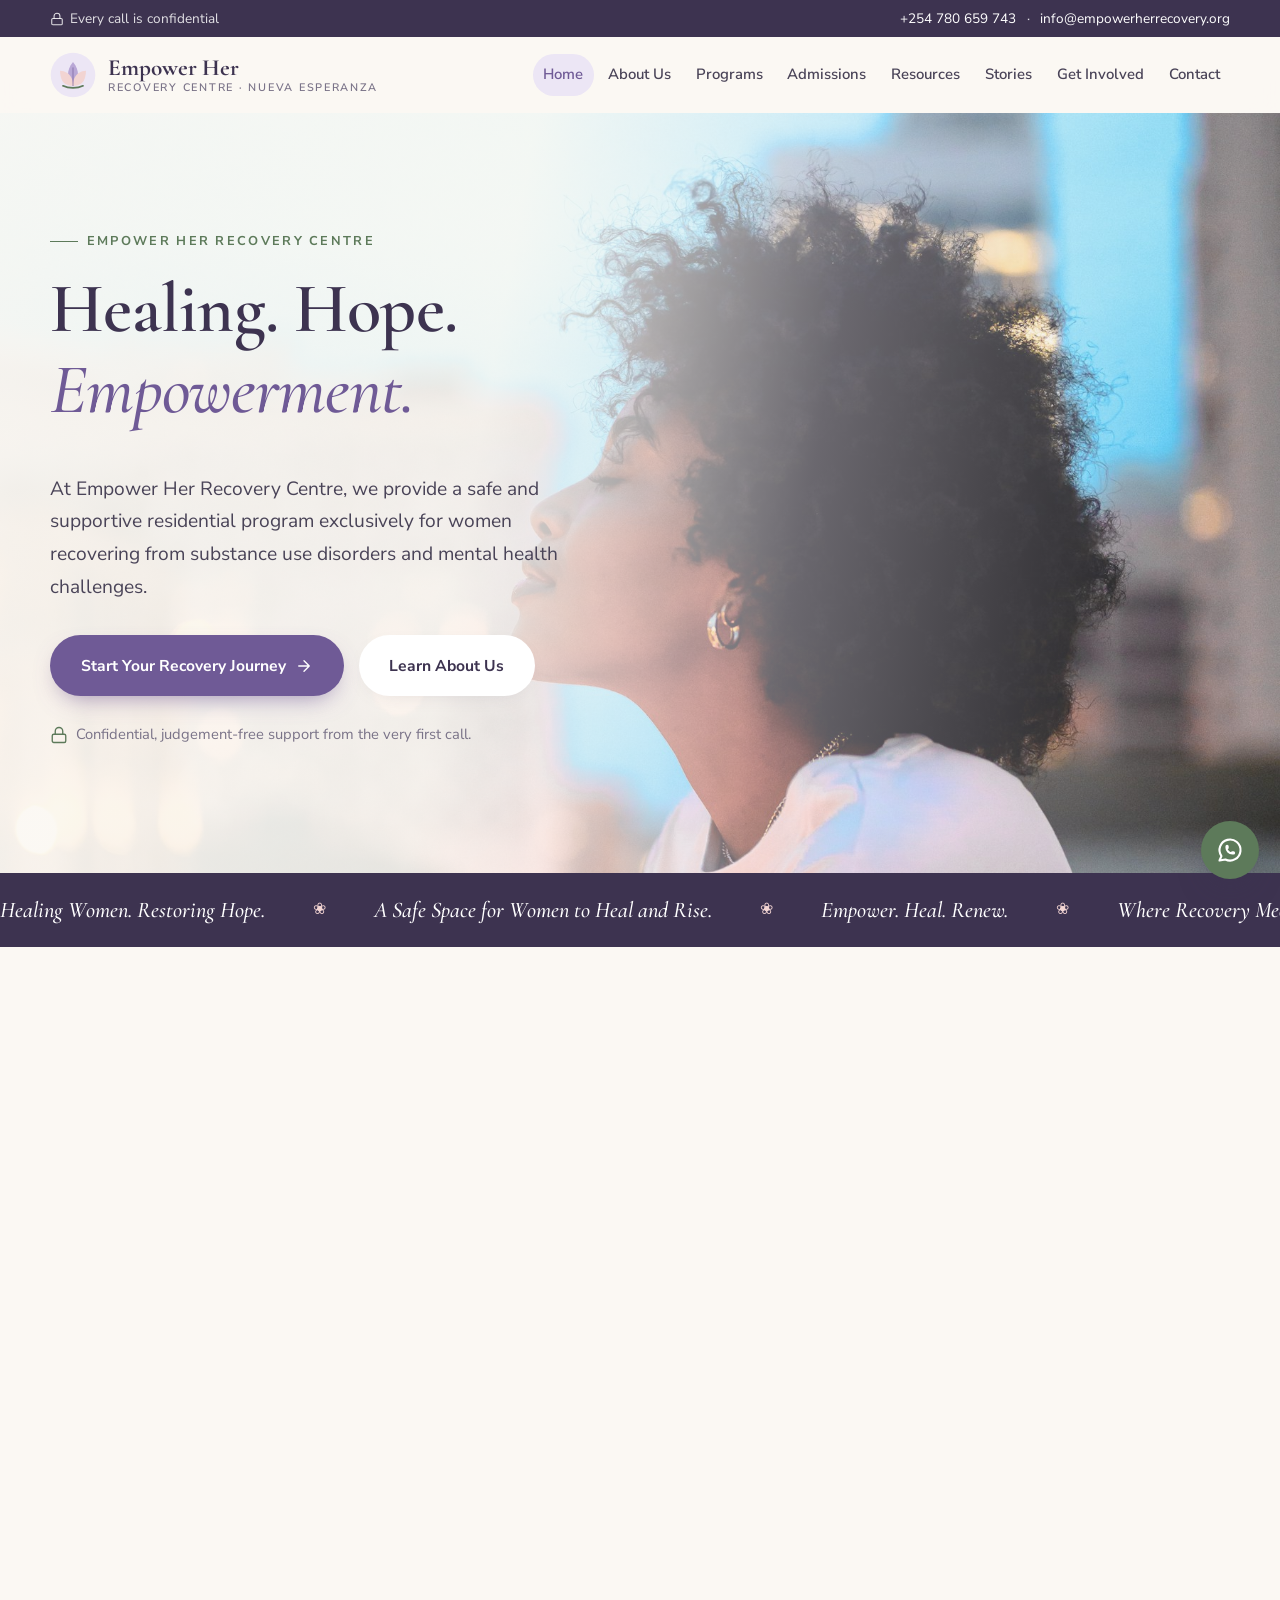
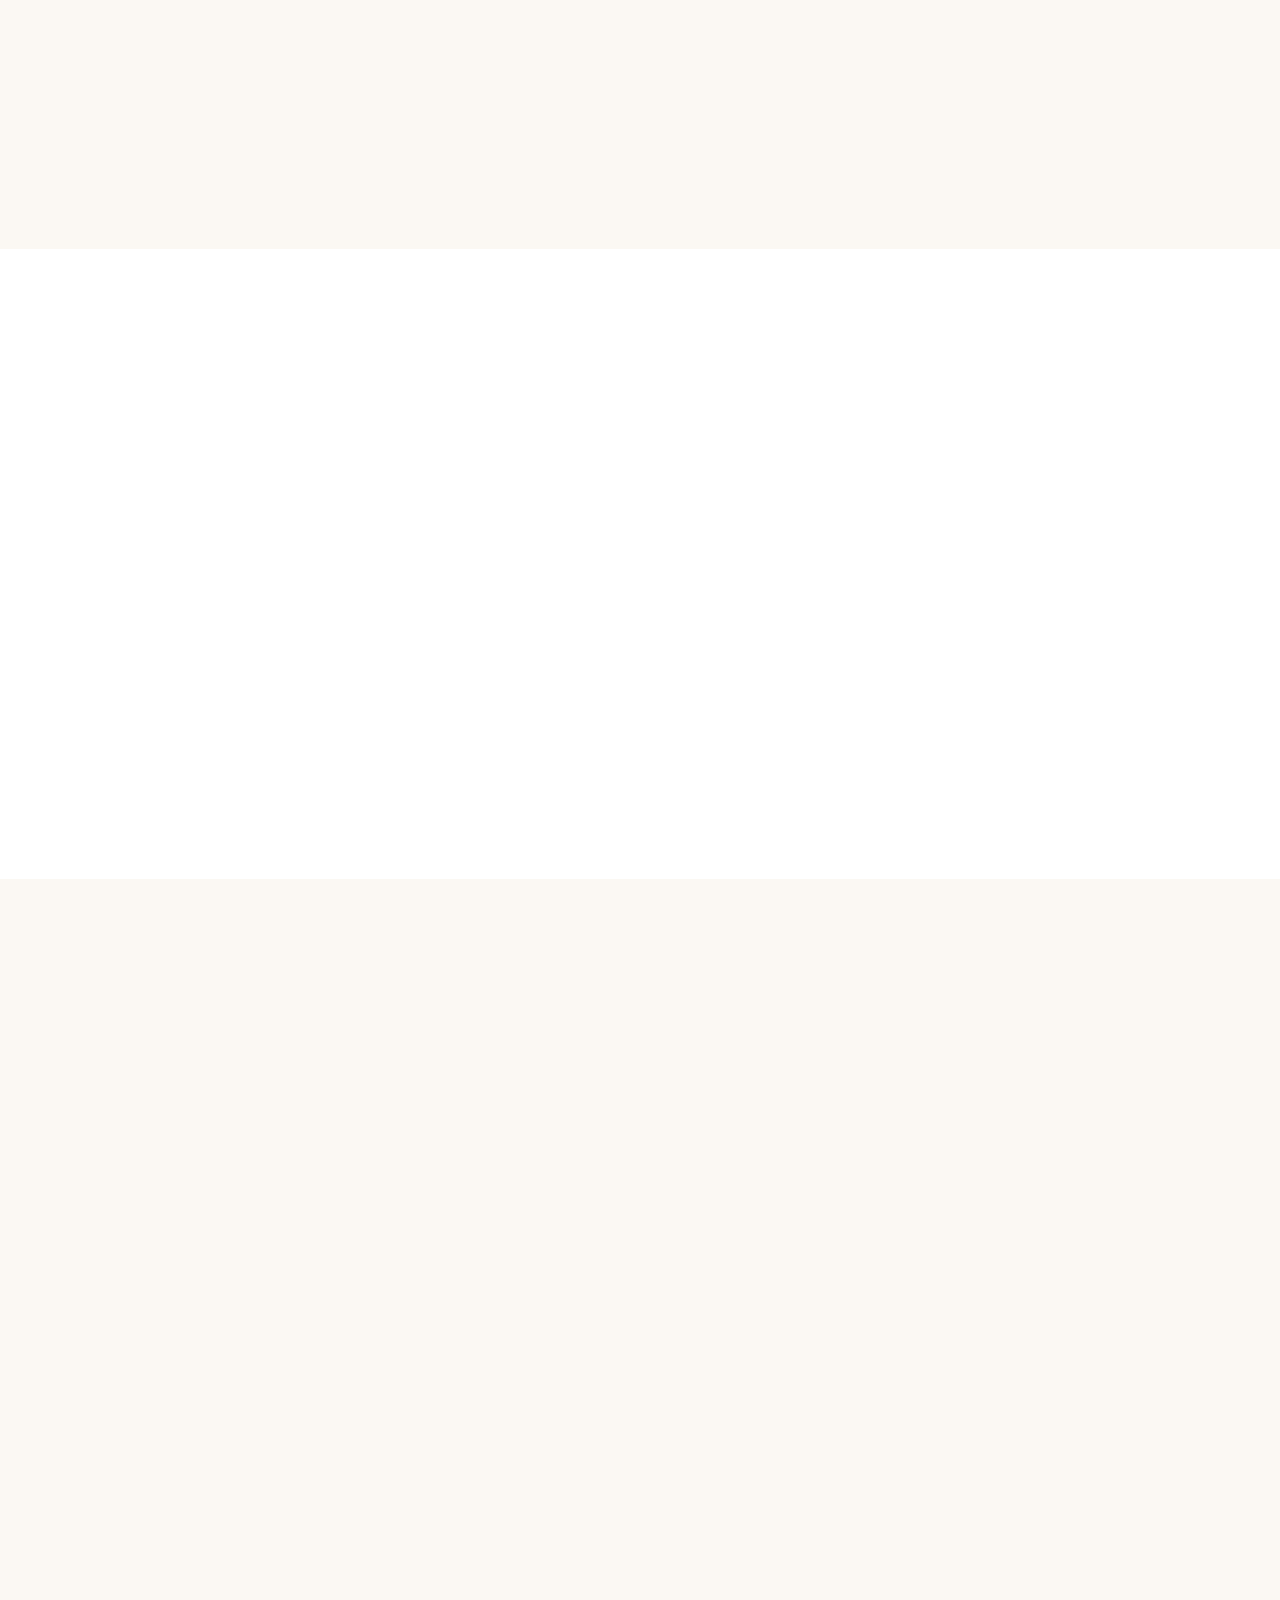
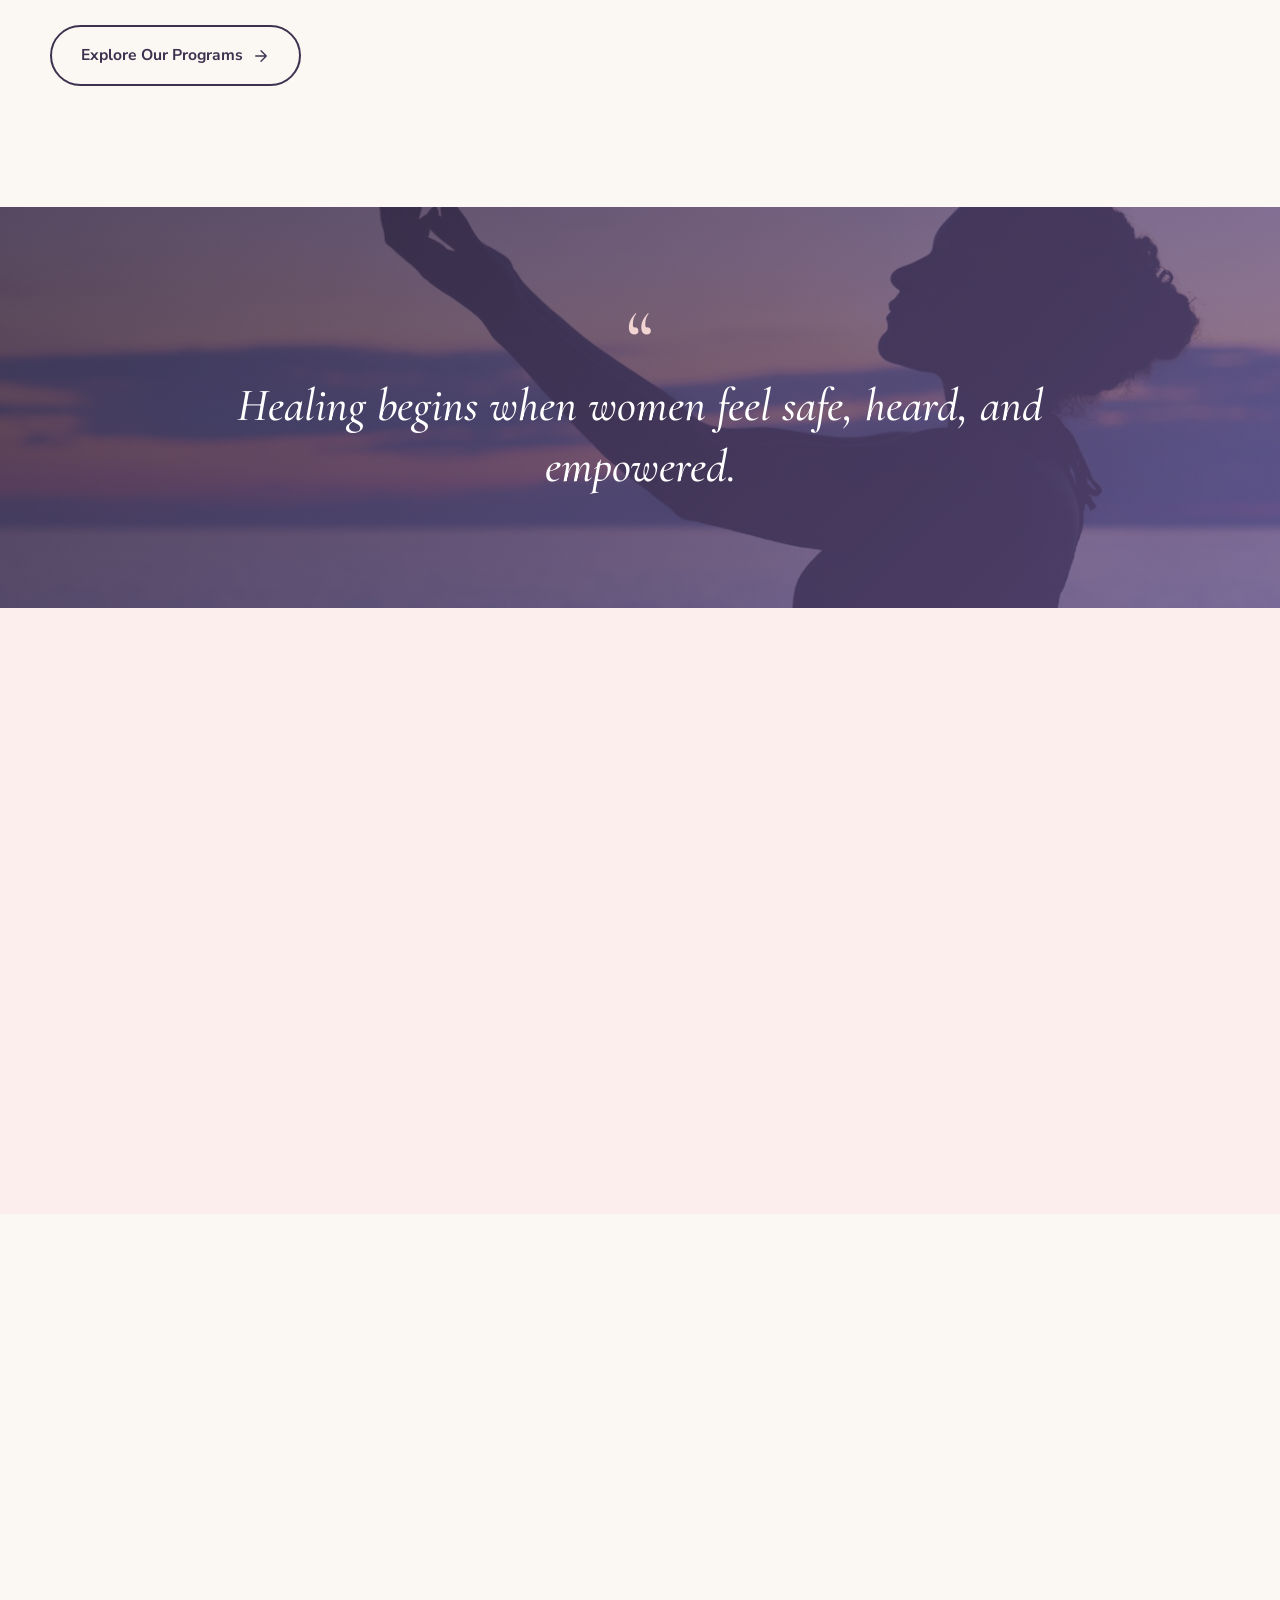
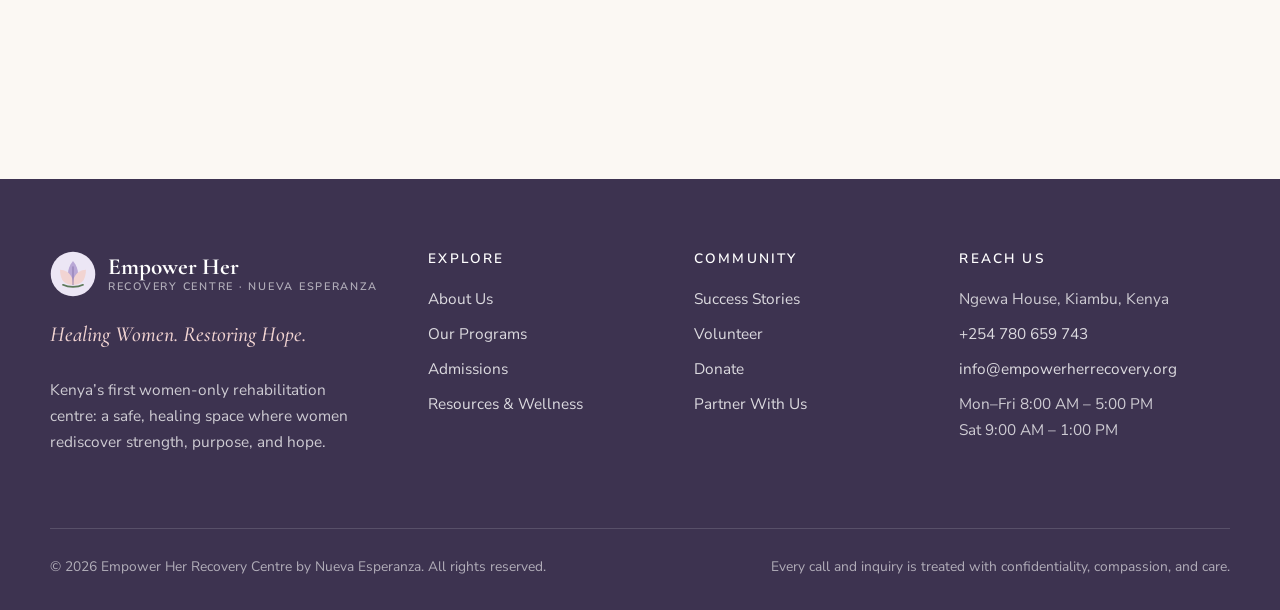
==== commit 6a1b1c20: "Real phone number and security hardening - Phone/WhatsApp set to +254 780 659 743 - Content Security" ====
--- a/index.html
+++ b/index.html
@@ -12,9 +12,9 @@
 <meta property="og:url" content="https://www.empowerherrecovery.org/">
 <meta property="og:image" content="https://www.empowerherrecovery.org/assets/img/hero.jpg">
 <link rel="icon" href="assets/img/favicon.svg" type="image/svg+xml">
-<link rel="preconnect" href="https://fonts.googleapis.com">
-<link rel="preconnect" href="https://fonts.gstatic.com" crossorigin>
-<link href="https://fonts.googleapis.com/css2?family=Cormorant+Garamond:ital,wght@0,500;0,600;0,700;1,500;1,600&family=Nunito+Sans:wght@400;600;700&display=swap" rel="stylesheet">
+<meta http-equiv="Content-Security-Policy" content="default-src 'self'; script-src 'self'; style-src 'self'; font-src 'self'; img-src 'self' data:; frame-src https://maps.google.com https://www.google.com; connect-src 'none'; object-src 'none'; base-uri 'self'; form-action 'self' mailto:; upgrade-insecure-requests">
+<meta name="referrer" content="strict-origin-when-cross-origin">
+<link rel="stylesheet" href="assets/css/fonts.css">
 <link rel="stylesheet" href="assets/css/styles.css">
 </head>
 <body>
@@ -23,7 +23,7 @@
   <div class="topbar">
     <div class="container">
       <span><svg viewBox="0 0 24 24" fill="none" stroke="currentColor" stroke-width="1.8" stroke-linecap="round" stroke-linejoin="round" aria-hidden="true"><rect x="3" y="11" width="18" height="11" rx="2"/><path d="M7 11V7a5 5 0 0 1 10 0v4"/></svg> Every call is confidential</span>
-      <span><a href="tel:+2547XXXXXXXX">+254 7XX XXX XXX</a><span class="hide-sm">&nbsp;·&nbsp;<a href="mailto:info@empowerherrecovery.org">info@empowerherrecovery.org</a></span></span>
+      <span><a href="tel:+254780659743">+254 780 659 743</a><span class="hide-sm">&nbsp;·&nbsp;<a href="mailto:info@empowerherrecovery.org">info@empowerherrecovery.org</a></span></span>
     </div>
   </div>
   <div class="container nav">
@@ -163,7 +163,7 @@
       <p>Seeking help takes courage. Our admissions team will walk with you every step of the way, in complete confidence.</p>
       <div class="btn-row">
         <a class="btn btn-primary" href="admissions.html">Start Your Recovery Journey <svg viewBox="0 0 24 24" fill="none" stroke="currentColor" stroke-width="1.8" stroke-linecap="round" stroke-linejoin="round" aria-hidden="true"><path d="M5 12h14M12 5l7 7-7 7"/></svg></a>
-        <a class="btn btn-soft" href="tel:+2547XXXXXXXX"><svg viewBox="0 0 24 24" fill="none" stroke="currentColor" stroke-width="1.8" stroke-linecap="round" stroke-linejoin="round" aria-hidden="true"><path d="M22 16.9v3a2 2 0 0 1-2.2 2 19.8 19.8 0 0 1-8.6-3.1 19.5 19.5 0 0 1-6-6A19.8 19.8 0 0 1 2.1 4.2 2 2 0 0 1 4.1 2h3a2 2 0 0 1 2 1.7c.1.9.4 1.8.7 2.7a2 2 0 0 1-.5 2.1L8 9.8a16 16 0 0 0 6 6l1.3-1.3a2 2 0 0 1 2.1-.4c.9.3 1.8.6 2.7.7a2 2 0 0 1 1.7 2z"/></svg> Call +254 7XX XXX XXX</a>
+        <a class="btn btn-soft" href="tel:+254780659743"><svg viewBox="0 0 24 24" fill="none" stroke="currentColor" stroke-width="1.8" stroke-linecap="round" stroke-linejoin="round" aria-hidden="true"><path d="M22 16.9v3a2 2 0 0 1-2.2 2 19.8 19.8 0 0 1-8.6-3.1 19.5 19.5 0 0 1-6-6A19.8 19.8 0 0 1 2.1 4.2 2 2 0 0 1 4.1 2h3a2 2 0 0 1 2 1.7c.1.9.4 1.8.7 2.7a2 2 0 0 1-.5 2.1L8 9.8a16 16 0 0 0 6 6l1.3-1.3a2 2 0 0 1 2.1-.4c.9.3 1.8.6 2.7.7a2 2 0 0 1 1.7 2z"/></svg> Call +254 780 659 743</a>
       </div>
     </div>
   </div>
@@ -207,7 +207,7 @@
         <h4>Reach Us</h4>
         <ul class="footer-links">
           <li>Ngewa House, Kiambu, Kenya</li>
-          <li><a href="tel:+2547XXXXXXXX">+254 7XX XXX XXX</a></li>
+          <li><a href="tel:+254780659743">+254 780 659 743</a></li>
           <li><a href="mailto:info@empowerherrecovery.org">info@empowerherrecovery.org</a></li>
           <li>Mon&ndash;Fri 8:00 AM &ndash; 5:00 PM<br>Sat 9:00 AM &ndash; 1:00 PM</li>
         </ul>
@@ -219,7 +219,7 @@
     </div>
   </div>
 </footer>
-<a class="wa-float" href="https://wa.me/2547XXXXXXXX" target="_blank" rel="noopener" aria-label="Chat with us on WhatsApp"><svg viewBox="0 0 24 24" fill="none" stroke="currentColor" stroke-width="1.8" stroke-linecap="round" stroke-linejoin="round" aria-hidden="true"><path d="M3 21l1.65-3.8a9 9 0 1 1 3.4 2.9L3 21"/><path d="M9 10a.5.5 0 0 0 1 0V9a.5.5 0 0 0-1 0v1a5 5 0 0 0 5 5h1a.5.5 0 0 0 0-1h-1a.5.5 0 0 0 0 1"/></svg></a>
+<a class="wa-float" href="https://wa.me/254780659743" target="_blank" rel="noopener noreferrer" aria-label="Chat with us on WhatsApp"><svg viewBox="0 0 24 24" fill="none" stroke="currentColor" stroke-width="1.8" stroke-linecap="round" stroke-linejoin="round" aria-hidden="true"><path d="M3 21l1.65-3.8a9 9 0 1 1 3.4 2.9L3 21"/><path d="M9 10a.5.5 0 0 0 1 0V9a.5.5 0 0 0-1 0v1a5 5 0 0 0 5 5h1a.5.5 0 0 0 0-1h-1a.5.5 0 0 0 0 1"/></svg></a>
 <script src="assets/js/main.js"></script>
 </body>
 </html>
--- a/assets/css/fonts.css
+++ b/assets/css/fonts.css
@@ -0,0 +1,135 @@
+/* Self-hosted Google Fonts (SIL Open Font License): no visitor data sent to Google */
+@font-face {
+  font-family: 'Cormorant Garamond';
+  font-style: italic;
+  font-weight: 500;
+  font-display: swap;
+  src: url(../fonts/cormorant-italic-latin-ext-a89ed2.woff2) format('woff2');
+  unicode-range: U+0100-02BA, U+02BD-02C5, U+02C7-02CC, U+02CE-02D7, U+02DD-02FF, U+0304, U+0308, U+0329, U+1D00-1DBF, U+1E00-1E9F, U+1EF2-1EFF, U+2020, U+20A0-20AB, U+20AD-20C4, U+2113, U+2C60-2C7F, U+A720-A7FF;
+}
+@font-face {
+  font-family: 'Cormorant Garamond';
+  font-style: italic;
+  font-weight: 500;
+  font-display: swap;
+  src: url(../fonts/cormorant-italic-latin-25e309.woff2) format('woff2');
+  unicode-range: U+0000-00FF, U+0131, U+0152-0153, U+02BB-02BC, U+02C6, U+02DA, U+02DC, U+0304, U+0308, U+0329, U+2000-206F, U+20AC, U+2122, U+2191, U+2193, U+2212, U+2215, U+FEFF, U+FFFD;
+}
+@font-face {
+  font-family: 'Cormorant Garamond';
+  font-style: italic;
+  font-weight: 600;
+  font-display: swap;
+  src: url(../fonts/cormorant-italic-latin-ext-a89ed2.woff2) format('woff2');
+  unicode-range: U+0100-02BA, U+02BD-02C5, U+02C7-02CC, U+02CE-02D7, U+02DD-02FF, U+0304, U+0308, U+0329, U+1D00-1DBF, U+1E00-1E9F, U+1EF2-1EFF, U+2020, U+20A0-20AB, U+20AD-20C4, U+2113, U+2C60-2C7F, U+A720-A7FF;
+}
+@font-face {
+  font-family: 'Cormorant Garamond';
+  font-style: italic;
+  font-weight: 600;
+  font-display: swap;
+  src: url(../fonts/cormorant-italic-latin-25e309.woff2) format('woff2');
+  unicode-range: U+0000-00FF, U+0131, U+0152-0153, U+02BB-02BC, U+02C6, U+02DA, U+02DC, U+0304, U+0308, U+0329, U+2000-206F, U+20AC, U+2122, U+2191, U+2193, U+2212, U+2215, U+FEFF, U+FFFD;
+}
+@font-face {
+  font-family: 'Cormorant Garamond';
+  font-style: normal;
+  font-weight: 500;
+  font-display: swap;
+  src: url(../fonts/cormorant-normal-latin-ext-907682.woff2) format('woff2');
+  unicode-range: U+0100-02BA, U+02BD-02C5, U+02C7-02CC, U+02CE-02D7, U+02DD-02FF, U+0304, U+0308, U+0329, U+1D00-1DBF, U+1E00-1E9F, U+1EF2-1EFF, U+2020, U+20A0-20AB, U+20AD-20C4, U+2113, U+2C60-2C7F, U+A720-A7FF;
+}
+@font-face {
+  font-family: 'Cormorant Garamond';
+  font-style: normal;
+  font-weight: 500;
+  font-display: swap;
+  src: url(../fonts/cormorant-normal-latin-2fed1d.woff2) format('woff2');
+  unicode-range: U+0000-00FF, U+0131, U+0152-0153, U+02BB-02BC, U+02C6, U+02DA, U+02DC, U+0304, U+0308, U+0329, U+2000-206F, U+20AC, U+2122, U+2191, U+2193, U+2212, U+2215, U+FEFF, U+FFFD;
+}
+@font-face {
+  font-family: 'Cormorant Garamond';
+  font-style: normal;
+  font-weight: 600;
+  font-display: swap;
+  src: url(../fonts/cormorant-normal-latin-ext-907682.woff2) format('woff2');
+  unicode-range: U+0100-02BA, U+02BD-02C5, U+02C7-02CC, U+02CE-02D7, U+02DD-02FF, U+0304, U+0308, U+0329, U+1D00-1DBF, U+1E00-1E9F, U+1EF2-1EFF, U+2020, U+20A0-20AB, U+20AD-20C4, U+2113, U+2C60-2C7F, U+A720-A7FF;
+}
+@font-face {
+  font-family: 'Cormorant Garamond';
+  font-style: normal;
+  font-weight: 600;
+  font-display: swap;
+  src: url(../fonts/cormorant-normal-latin-2fed1d.woff2) format('woff2');
+  unicode-range: U+0000-00FF, U+0131, U+0152-0153, U+02BB-02BC, U+02C6, U+02DA, U+02DC, U+0304, U+0308, U+0329, U+2000-206F, U+20AC, U+2122, U+2191, U+2193, U+2212, U+2215, U+FEFF, U+FFFD;
+}
+@font-face {
+  font-family: 'Cormorant Garamond';
+  font-style: normal;
+  font-weight: 700;
+  font-display: swap;
+  src: url(../fonts/cormorant-normal-latin-ext-907682.woff2) format('woff2');
+  unicode-range: U+0100-02BA, U+02BD-02C5, U+02C7-02CC, U+02CE-02D7, U+02DD-02FF, U+0304, U+0308, U+0329, U+1D00-1DBF, U+1E00-1E9F, U+1EF2-1EFF, U+2020, U+20A0-20AB, U+20AD-20C4, U+2113, U+2C60-2C7F, U+A720-A7FF;
+}
+@font-face {
+  font-family: 'Cormorant Garamond';
+  font-style: normal;
+  font-weight: 700;
+  font-display: swap;
+  src: url(../fonts/cormorant-normal-latin-2fed1d.woff2) format('woff2');
+  unicode-range: U+0000-00FF, U+0131, U+0152-0153, U+02BB-02BC, U+02C6, U+02DA, U+02DC, U+0304, U+0308, U+0329, U+2000-206F, U+20AC, U+2122, U+2191, U+2193, U+2212, U+2215, U+FEFF, U+FFFD;
+}
+@font-face {
+  font-family: 'Nunito Sans';
+  font-style: normal;
+  font-weight: 400;
+  font-stretch: 100%;
+  font-display: swap;
+  src: url(../fonts/nunito-sans-normal-latin-ext-691b98.woff2) format('woff2');
+  unicode-range: U+0100-02BA, U+02BD-02C5, U+02C7-02CC, U+02CE-02D7, U+02DD-02FF, U+0304, U+0308, U+0329, U+1D00-1DBF, U+1E00-1E9F, U+1EF2-1EFF, U+2020, U+20A0-20AB, U+20AD-20C4, U+2113, U+2C60-2C7F, U+A720-A7FF;
+}
+@font-face {
+  font-family: 'Nunito Sans';
+  font-style: normal;
+  font-weight: 400;
+  font-stretch: 100%;
+  font-display: swap;
+  src: url(../fonts/nunito-sans-normal-latin-fb36cb.woff2) format('woff2');
+  unicode-range: U+0000-00FF, U+0131, U+0152-0153, U+02BB-02BC, U+02C6, U+02DA, U+02DC, U+0304, U+0308, U+0329, U+2000-206F, U+20AC, U+2122, U+2191, U+2193, U+2212, U+2215, U+FEFF, U+FFFD;
+}
+@font-face {
+  font-family: 'Nunito Sans';
+  font-style: normal;
+  font-weight: 600;
+  font-stretch: 100%;
+  font-display: swap;
+  src: url(../fonts/nunito-sans-normal-latin-ext-691b98.woff2) format('woff2');
+  unicode-range: U+0100-02BA, U+02BD-02C5, U+02C7-02CC, U+02CE-02D7, U+02DD-02FF, U+0304, U+0308, U+0329, U+1D00-1DBF, U+1E00-1E9F, U+1EF2-1EFF, U+2020, U+20A0-20AB, U+20AD-20C4, U+2113, U+2C60-2C7F, U+A720-A7FF;
+}
+@font-face {
+  font-family: 'Nunito Sans';
+  font-style: normal;
+  font-weight: 600;
+  font-stretch: 100%;
+  font-display: swap;
+  src: url(../fonts/nunito-sans-normal-latin-fb36cb.woff2) format('woff2');
+  unicode-range: U+0000-00FF, U+0131, U+0152-0153, U+02BB-02BC, U+02C6, U+02DA, U+02DC, U+0304, U+0308, U+0329, U+2000-206F, U+20AC, U+2122, U+2191, U+2193, U+2212, U+2215, U+FEFF, U+FFFD;
+}
+@font-face {
+  font-family: 'Nunito Sans';
+  font-style: normal;
+  font-weight: 700;
+  font-stretch: 100%;
+  font-display: swap;
+  src: url(../fonts/nunito-sans-normal-latin-ext-691b98.woff2) format('woff2');
+  unicode-range: U+0100-02BA, U+02BD-02C5, U+02C7-02CC, U+02CE-02D7, U+02DD-02FF, U+0304, U+0308, U+0329, U+1D00-1DBF, U+1E00-1E9F, U+1EF2-1EFF, U+2020, U+20A0-20AB, U+20AD-20C4, U+2113, U+2C60-2C7F, U+A720-A7FF;
+}
+@font-face {
+  font-family: 'Nunito Sans';
+  font-style: normal;
+  font-weight: 700;
+  font-stretch: 100%;
+  font-display: swap;
+  src: url(../fonts/nunito-sans-normal-latin-fb36cb.woff2) format('woff2');
+  unicode-range: U+0000-00FF, U+0131, U+0152-0153, U+02BB-02BC, U+02C6, U+02DA, U+02DC, U+0304, U+0308, U+0329, U+2000-206F, U+20AC, U+2122, U+2191, U+2193, U+2212, U+2215, U+FEFF, U+FFFD;
+}
--- a/assets/css/styles.css
+++ b/assets/css/styles.css
@@ -606,3 +606,19 @@
 @media (max-width: 1200px) {
   .site-header { backdrop-filter: none; -webkit-backdrop-filter: none; background: var(--ivory); }
 }
+
+/* ---------- Helpers replacing inline styles (CSP: no inline styles) ---------- */
+.pull-quote { font-size: 1.45rem; color: var(--plum); }
+.section.section-top-tight { padding-top: clamp(3rem, 6vw, 4.5rem); }
+.text-center { text-align: center; }
+.btn-row-center { justify-content: center; }
+.icon-heading { display: flex; gap: 0.5rem; align-items: center; }
+.pt-0 { padding-top: 0; }
+
+/* ---------- Click-to-load map ---------- */
+.map-consent {
+  min-height: 300px; display: grid; place-content: center; text-align: center; gap: 0.2rem;
+  padding: 2rem 1.5rem; line-height: 1.6;
+  background: linear-gradient(135deg, var(--lavender-soft), var(--sage-soft));
+}
+.map-consent p { max-width: 460px; margin: 0 auto 0.8rem; }
